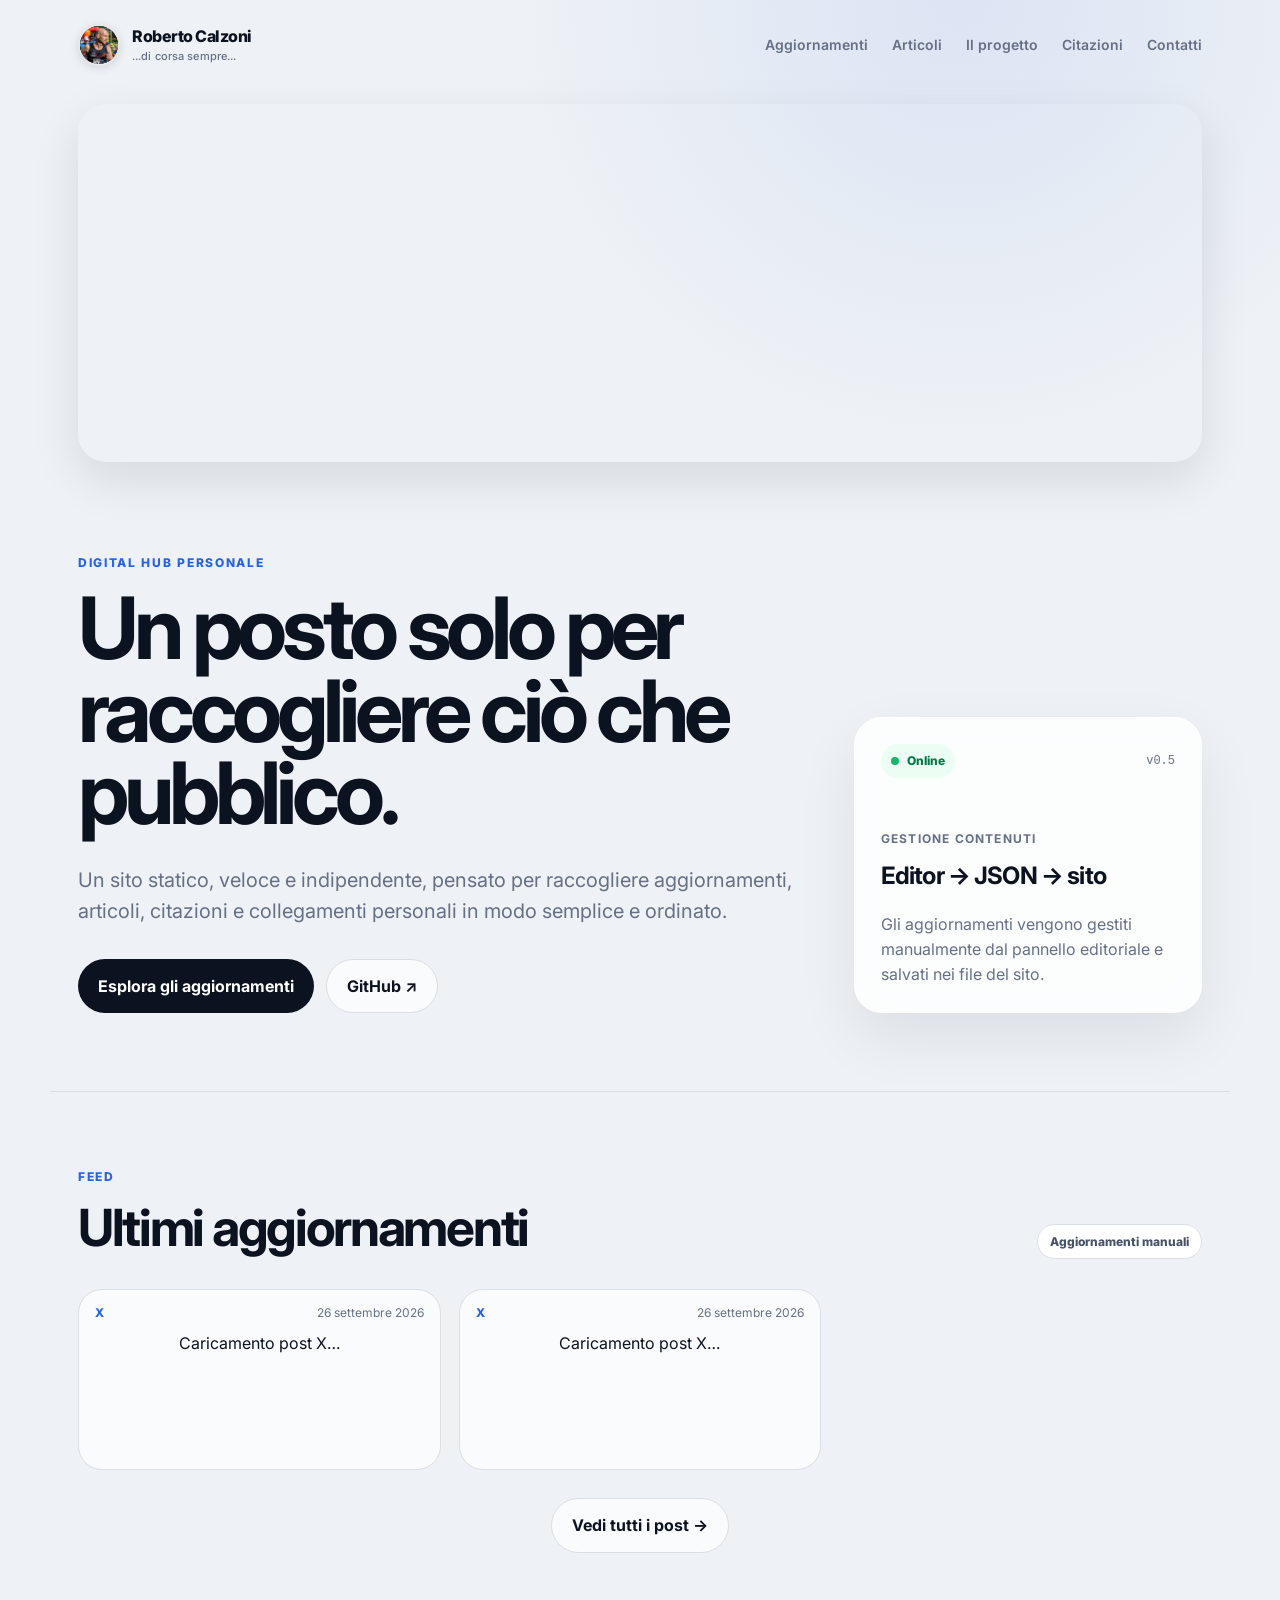
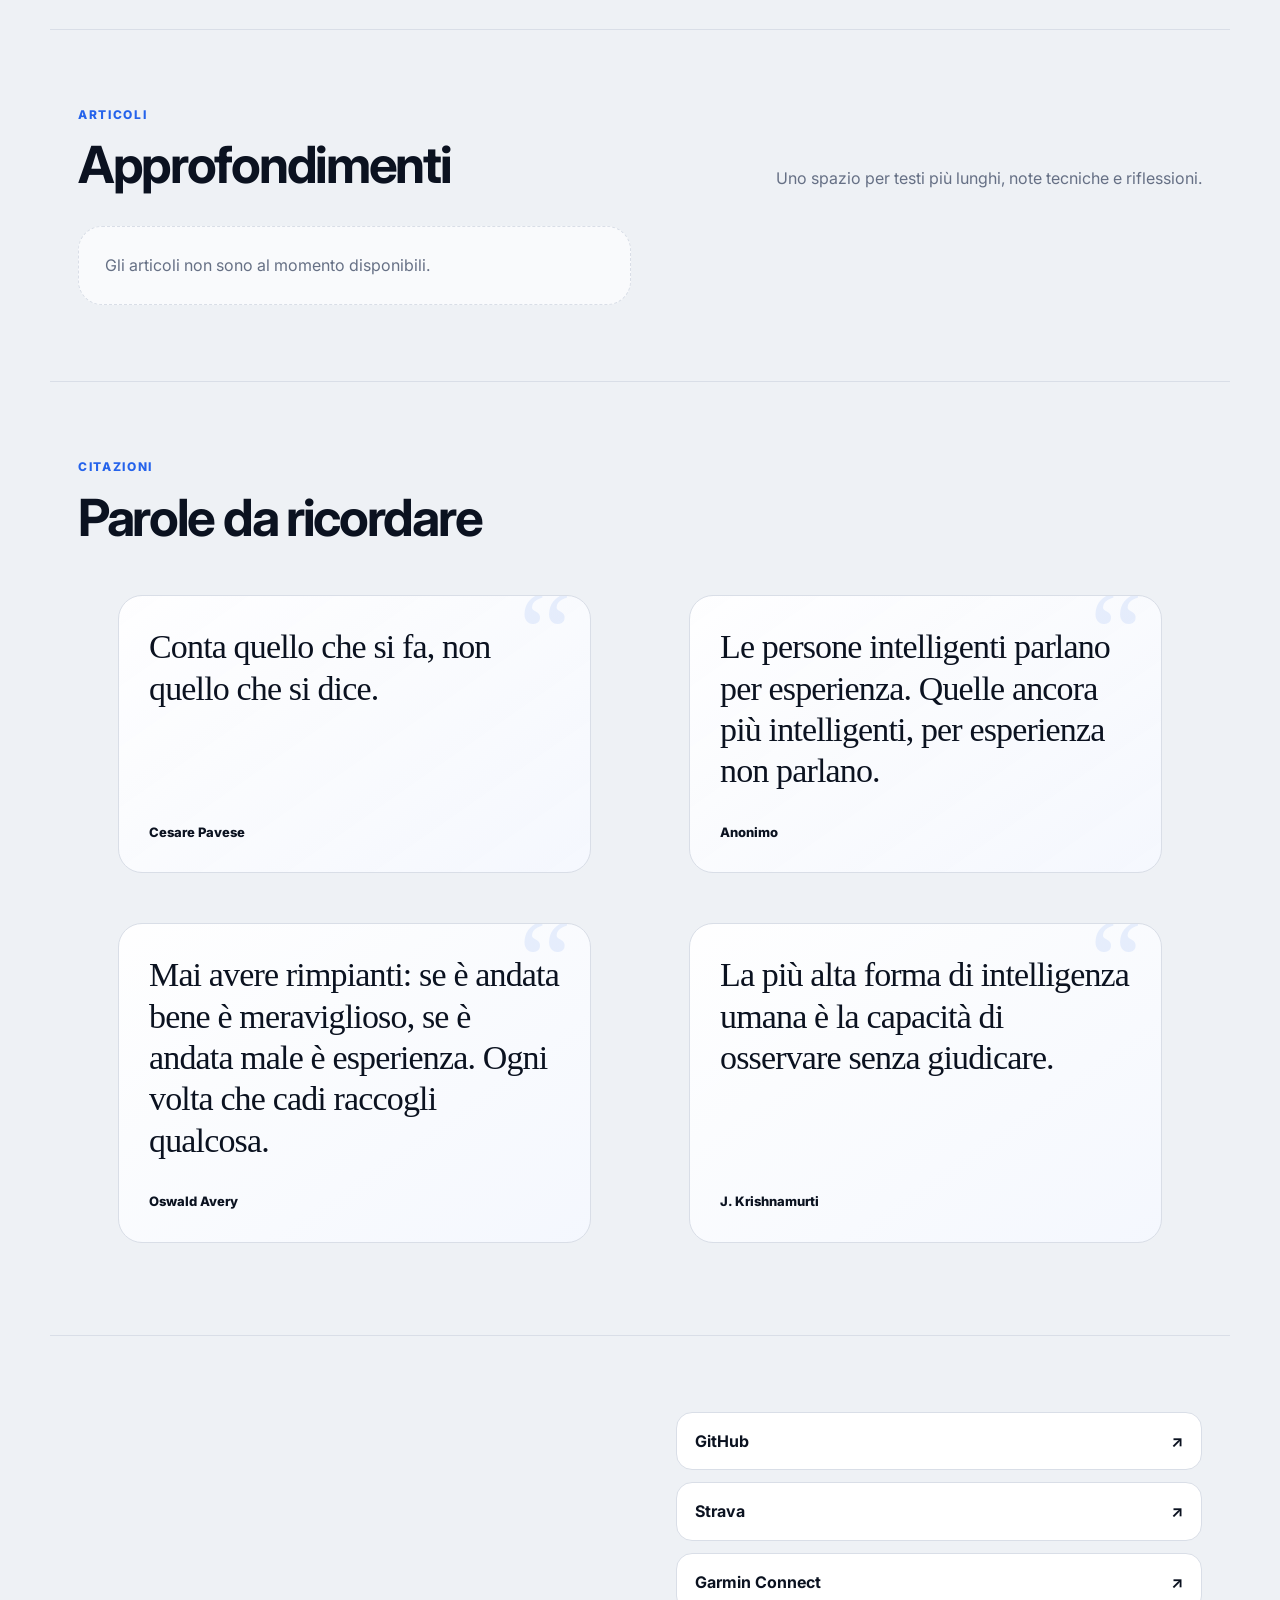
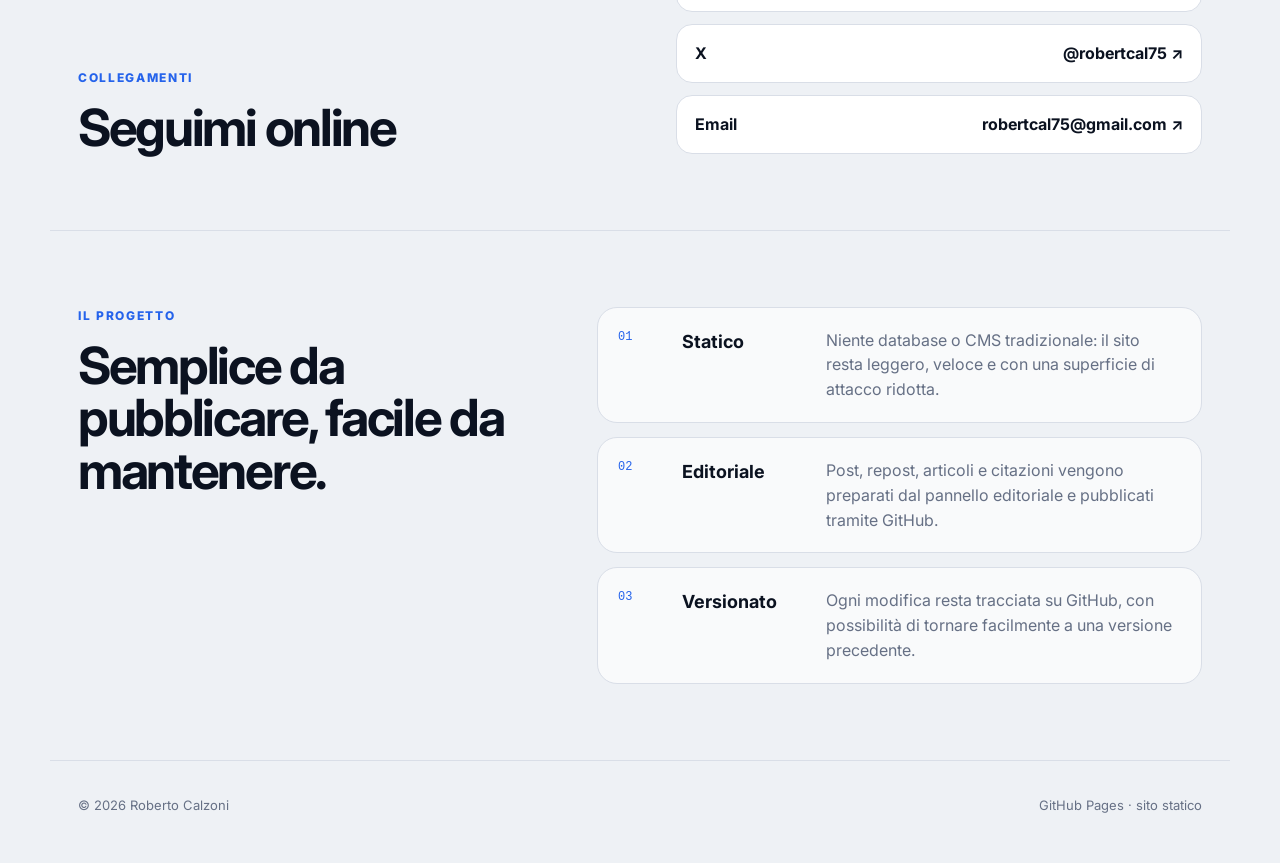
==== index.html @ f66c35a9 "Add cycling header image" ====
<!doctype html>
<html lang="it">
<head>
  <meta charset="utf-8">
  <meta name="viewport" content="width=device-width,initial-scale=1">
  <meta name="description" content="Roberto Calzoni — aggiornamenti, progetti e collegamenti.">
  <meta name="theme-color" content="#0b1220">
  <title>Roberto Calzoni</title>
  <link rel="preconnect" href="https://fonts.googleapis.com">
  <link rel="preconnect" href="https://fonts.gstatic.com" crossorigin>
  <link href="https://fonts.googleapis.com/css2?family=Inter:wght@400;500;600;700;800&display=swap" rel="stylesheet">
  <link rel="stylesheet" href="styles.css">
</head>
<body>
  <header class="site-header">
    <a class="brand" href="#top" aria-label="Roberto Calzoni, homepage">
      <span class="brand-mark"><img src="assets/avatar-roberto.jpg" alt="Roberto Calzoni"></span>
      <span class="brand-copy"><span class="brand-name">Roberto Calzoni</span><span class="brand-tagline">...di corsa sempre...</span></span>
    </a>
    <nav aria-label="Navigazione principale">
      <a href="#aggiornamenti">Aggiornamenti</a>
      <a href="#articoli">Articoli</a>
      <a href="#progetto">Il progetto</a>
      <a href="#citazioni">Citazioni</a>
      <a href="#contatti">Contatti</a>
    </nav>
  </header>

  <main id="top">
    <section class="header-image" aria-label="Immagine di apertura"><img src="assets/header-cycling.jpg" alt="Ciclisti su una strada di montagna"></section>

    <section class="hero">
      <div class="hero-copy">
        <p class="eyebrow">Digital hub personale</p>
        <h1>Un posto solo per raccogliere ciò che pubblico.</h1>
        <p class="intro">Un sito statico, veloce e indipendente, pensato per raccogliere aggiornamenti, articoli, citazioni e collegamenti personali in modo semplice e ordinato.</p>
        <div class="hero-actions">
          <a class="primary" href="#aggiornamenti">Esplora gli aggiornamenti</a>
          <a class="secondary" href="https://github.com/robertocalzoniX" target="_blank" rel="noreferrer">GitHub ↗</a>
        </div>
      </div>
      <aside class="hero-panel">
        <div class="panel-top">
          <span class="live-pill"><span></span> Online</span>
          <span class="mono">v0.5</span>
        </div>
        <div>
          <p class="panel-label">Gestione contenuti</p>
          <strong>Editor → JSON → sito</strong>
        </div>
        <p>Gli aggiornamenti vengono gestiti manualmente dal pannello editoriale e salvati nei file del sito.</p>
      </aside>
    </section>

    <section id="aggiornamenti" class="section">
      <div class="section-heading">
        <div>
          <p class="eyebrow">Feed</p>
          <h2>Ultimi aggiornamenti</h2>
        </div>
        <div class="feed-tools">
          <span id="feedStatus" class="feed-status">Contenuti demo</span>
        </div>
      </div>
      <div id="posts" class="post-grid" aria-live="polite"></div>
      <div class="section-more">
        <a class="secondary" href="posts.html">Vedi tutti i post →</a>
      </div>
    </section>

    <section id="articoli" class="section articles-section">
      <div class="section-heading">
        <div>
          <p class="eyebrow">Articoli</p>
          <h2>Approfondimenti</h2>
        </div>
        <p class="section-note">Uno spazio per testi più lunghi, note tecniche e riflessioni.</p>
      </div>
      <div id="articles" class="articles-grid" aria-live="polite"></div>
    </section>

    <section id="citazioni" class="section quotes-section">
      <div class="section-heading">
        <div>
          <p class="eyebrow">Citazioni</p>
          <h2>Parole da ricordare</h2>
        </div>
        
      </div>
      <div id="quotes" class="quotes-grid" aria-live="polite"></div>
    </section>

    <section id="contatti" class="section contact">
      <div>
        <p class="eyebrow">Collegamenti</p>
        <h2>Seguimi online</h2>
      </div>
      <div class="contact-links">
        <a href="https://github.com/robertocalzoniX" target="_blank" rel="noreferrer">GitHub <span>↗</span></a>
        <a href="https://www.strava.com/athletes/robertcal75" target="_blank" rel="noreferrer">Strava <span>↗</span></a>
        <a href="https://connect.garmin.com/app/profile/robertcal75" target="_blank" rel="noreferrer">Garmin Connect <span>↗</span></a>
        <a href="https://x.com/robertcal75" target="_blank" rel="noreferrer">X <span>@robertcal75 ↗</span></a>
        <a href="mailto:robertcal75@gmail.com">Email <span>robertcal75@gmail.com ↗</span></a>
      </div>
    </section>

    <section id="progetto" class="section project-grid">
      <div>
        <p class="eyebrow">Il progetto</p>
        <h2>Semplice da pubblicare, facile da mantenere.</h2>
      </div>
      <div class="features">
        <article>
          <span>01</span>
          <h3>Statico</h3>
          <p>Niente database o CMS tradizionale: il sito resta leggero, veloce e con una superficie di attacco ridotta.</p>
        </article>
        <article>
          <span>02</span>
          <h3>Editoriale</h3>
          <p>Post, repost, articoli e citazioni vengono preparati dal pannello editoriale e pubblicati tramite GitHub.</p>
        </article>
        <article>
          <span>03</span>
          <h3>Versionato</h3>
          <p>Ogni modifica resta tracciata su GitHub, con possibilità di tornare facilmente a una versione precedente.</p>
        </article>
      </div>
    </section>

  </main>

  <footer>
    <span>© <span id="year"></span> Roberto Calzoni</span>
    <span>GitHub Pages · sito statico</span>
  </footer>

  <script src="app.js"></script>
</body>
</html>
---- styles.css ----
:root{
  --bg:#eef1f5;--surface:#ffffff;--ink:#0b1220;--muted:#667085;--line:#d9dee7;
  --accent:#2563eb;--accent-soft:#eaf1ff;--max:1180px;--radius:24px
}
*{box-sizing:border-box}
html{scroll-behavior:smooth}
body{margin:0;background:
  radial-gradient(circle at 75% 0%,rgba(37,99,235,.09),transparent 28rem),
  var(--bg);color:var(--ink);font-family:Inter,system-ui,sans-serif;line-height:1.55}
a{color:inherit;text-decoration:none}
.site-header{max-width:var(--max);margin:auto;padding:24px 28px;display:flex;justify-content:space-between;align-items:center}
.brand{display:flex;align-items:center;gap:12px;font-weight:800;letter-spacing:-.03em}
.brand-mark{width:42px;height:42px;border-radius:50%;display:block;overflow:hidden;background:var(--ink);border:2px solid rgba(255,255,255,.9);box-shadow:0 2px 10px rgba(11,18,32,.12)}
.brand-mark img{width:100%;height:100%;display:block;object-fit:cover;object-position:50% 34%}
.site-header nav{display:flex;gap:24px;font-size:14px;font-weight:600;color:var(--muted)}
.site-header nav a:hover{color:var(--ink)}
main,footer{max-width:var(--max);margin:auto}
.hero{padding:92px 28px 78px;display:grid;grid-template-columns:minmax(0,1.55fr) minmax(300px,.75fr);gap:56px;align-items:end}
.eyebrow{text-transform:uppercase;letter-spacing:.14em;font-size:12px;font-weight:800;color:var(--accent);margin:0 0 14px}
h1{font-size:clamp(48px,7vw,86px);line-height:.96;letter-spacing:-.06em;margin:0;max-width:900px}
h2{font-size:clamp(34px,4vw,54px);line-height:1.02;letter-spacing:-.045em;margin:0}
.intro{font-size:20px;color:var(--muted);max-width:720px;margin:30px 0 32px}
.hero-actions{display:flex;gap:12px;flex-wrap:wrap}
.primary,.secondary{display:inline-flex;align-items:center;justify-content:center;padding:14px 20px;border-radius:999px;font-weight:700}
.primary{background:var(--ink);color:#fff}.secondary{background:rgba(255,255,255,.7);border:1px solid var(--line)}
.hero-panel{background:rgba(255,255,255,.82);backdrop-filter:blur(14px);border:1px solid rgba(255,255,255,.85);box-shadow:0 24px 60px rgba(11,18,32,.08);border-radius:28px;padding:26px}
.panel-top{display:flex;justify-content:space-between;align-items:center;margin-bottom:52px}
.live-pill{display:inline-flex;align-items:center;gap:8px;font-size:12px;font-weight:800;background:#ecfdf3;color:#027a48;padding:8px 10px;border-radius:999px}
.live-pill span{width:8px;height:8px;border-radius:50%;background:#12b76a}.mono{font-family:ui-monospace,SFMono-Regular,Menlo,monospace;color:var(--muted);font-size:12px}
.panel-label{margin:0 0 8px;color:var(--muted);font-size:12px;text-transform:uppercase;letter-spacing:.1em;font-weight:700}
.hero-panel strong{font-size:24px;letter-spacing:-.035em}.hero-panel>p:last-child{color:var(--muted);margin:18px 0 0}
.section{padding:76px 28px;border-top:1px solid var(--line)}
.section-heading{display:flex;justify-content:space-between;gap:28px;align-items:end;margin-bottom:36px}
.feed-status{font-size:12px;font-weight:800;color:#475467;background:#fff;border:1px solid var(--line);padding:9px 12px;border-radius:999px}
.post-grid{display:grid;grid-template-columns:repeat(3,1fr);gap:18px}
.post-card{position:relative;overflow:hidden;background:rgba(255,255,255,.9);border:1px solid var(--line);border-radius:var(--radius);padding:24px;min-height:292px;display:flex;flex-direction:column;transition:.2s transform,.2s box-shadow,.2s border-color}
.post-card:hover{transform:translateY(-4px);box-shadow:0 18px 40px rgba(11,18,32,.08);border-color:#c8d1df}
.post-accent{position:absolute;inset:0 0 auto 0;height:4px;background:linear-gradient(90deg,var(--accent),#7c3aed)}
.post-meta{display:flex;justify-content:space-between;gap:10px;font-size:12px;color:var(--muted);margin:10px 0 38px}
.post-category{font-weight:800;color:var(--accent)}
.post-card h3{font-size:24px;line-height:1.13;letter-spacing:-.035em;margin:0 0 14px}
.post-card p{color:var(--muted);margin:0 0 28px}
.post-link{margin-top:auto;font-weight:750;font-size:14px}
.project-grid{display:grid;grid-template-columns:.85fr 1.15fr;gap:72px}
.features{display:grid;gap:14px}.features article{display:grid;grid-template-columns:50px 130px 1fr;gap:14px;align-items:start;background:rgba(255,255,255,.64);border:1px solid var(--line);border-radius:20px;padding:20px}
.features article>span{font-family:ui-monospace,monospace;color:var(--accent);font-size:12px}.features h3{margin:0;font-size:18px}.features p{margin:0;color:var(--muted)}
.contact{display:grid;grid-template-columns:1fr 1fr;gap:72px;align-items:end}
.contact-links{display:grid;gap:12px}.contact-links a{display:flex;justify-content:space-between;background:#fff;border:1px solid var(--line);padding:16px 18px;border-radius:16px;font-weight:700}
.contact-links .disabled{color:#98a2b3;pointer-events:none}
footer{padding:34px 28px 48px;border-top:1px solid var(--line);display:flex;justify-content:space-between;color:var(--muted);font-size:13px}
@media(max-width:860px){
  .site-header nav{display:none}.hero{grid-template-columns:1fr;padding-top:56px}
  .post-grid{grid-template-columns:1fr}.project-grid,.contact{grid-template-columns:1fr}
  .section-heading{display:block}.feed-tools{margin-top:18px}.features article{grid-template-columns:42px 1fr}.features article p{grid-column:2}
}
@media(max-width:560px){.site-header,.hero,.section,footer{padding-left:20px;padding-right:20px}h1{font-size:46px}.intro{font-size:18px}.hero-panel{padding:22px}}

.section-note{max-width:460px;color:var(--muted);margin:0}
.quotes-grid{display:grid;grid-template-columns:repeat(2,1fr);gap:18px}
.quote-card{background:linear-gradient(145deg,rgba(255,255,255,.96),rgba(245,248,255,.92));border:1px solid var(--line);border-radius:var(--radius);padding:30px;min-height:230px;display:flex;flex-direction:column;justify-content:space-between;position:relative;overflow:hidden}
.quote-card::before{content:"“";position:absolute;top:-22px;right:18px;font-size:120px;line-height:1;color:rgba(37,99,235,.09);font-family:Georgia,serif}
.quote-text{font-family:Georgia,serif;font-size:clamp(24px,3vw,34px);line-height:1.22;letter-spacing:-.025em;margin:0 0 30px;position:relative}
.quote-footer{display:flex;justify-content:space-between;gap:18px;align-items:end;color:var(--muted);font-size:13px}
.quote-author{font-weight:800;color:var(--ink)}
.quote-note{max-width:55%;text-align:right}
.quote-empty{color:var(--muted);background:rgba(255,255,255,.65);border:1px dashed var(--line);border-radius:var(--radius);padding:26px}
@media(max-width:860px){.quotes-grid{grid-template-columns:1fr}.section-note{margin-top:18px}}

.editor-main{max-width:var(--max);margin:auto;padding:0 28px 72px}
.editor-intro{padding:70px 0 50px}
.editor-intro h1{font-size:clamp(44px,6vw,72px)}
.editor-layout{display:grid;grid-template-columns:minmax(0,1fr) minmax(320px,.9fr);gap:24px;align-items:start}
.editor-card,.editor-preview,.editor-help{background:rgba(255,255,255,.88);border:1px solid var(--line);border-radius:var(--radius);padding:28px}
.field{display:grid;gap:8px;margin-bottom:18px}
.field label{font-size:13px;font-weight:800}
.field input,.field select,.field textarea{width:100%;border:1px solid var(--line);border-radius:14px;background:#fff;color:var(--ink);font:inherit;padding:13px 14px;outline:none}
.field input:focus,.field select:focus,.field textarea:focus{border-color:#9bb7f6;box-shadow:0 0 0 4px rgba(37,99,235,.08)}
.field textarea{resize:vertical}
.editor-actions{display:flex;gap:10px;flex-wrap:wrap;margin-top:8px}
.button-reset{border:0;font:inherit;cursor:pointer}
.editor-status{min-height:24px;color:var(--muted);font-size:13px;margin:12px 0 0}
.editor-preview{position:sticky;top:18px}
.editor-preview .post-card,.editor-preview .quote-card{margin-bottom:20px}
.editor-post-preview{min-height:260px}
.json-box{background:#0b1220;color:#d9e2f1;border-radius:18px;overflow:hidden}
.json-title{padding:12px 15px;border-bottom:1px solid rgba(255,255,255,.1);font-size:12px;font-weight:800;color:#9fb3cf}
.json-box pre{margin:0;padding:18px;overflow:auto;font:12px/1.55 ui-monospace,SFMono-Regular,Menlo,monospace;white-space:pre-wrap}
.editor-help{margin-top:24px}
.editor-help h2{font-size:28px;margin-bottom:18px}
.editor-help ol{margin:0;padding-left:22px;color:var(--muted)}
.editor-help li+li{margin-top:8px}
footer a{text-decoration:underline;text-underline-offset:3px}
@media(max-width:860px){.editor-main{padding-left:20px;padding-right:20px}.editor-layout{grid-template-columns:1fr}.editor-preview{position:static}.editor-intro{padding-top:46px}}

.articles-grid{display:grid;grid-template-columns:repeat(2,1fr);gap:18px}
.article-card{background:rgba(255,255,255,.92);border:1px solid var(--line);border-radius:var(--radius);padding:28px;min-height:260px}
.article-meta{display:flex;justify-content:space-between;gap:14px;align-items:center;color:var(--muted);font-size:12px;margin-bottom:24px}
.article-category{font-weight:800;color:var(--accent);text-transform:uppercase;letter-spacing:.08em}
.article-card h3{font-size:30px;line-height:1.08;letter-spacing:-.04em;margin:0 0 14px}
.article-summary{font-size:17px;color:var(--muted);margin:0 0 20px}
.article-card details{border-top:1px solid var(--line);padding-top:16px;margin-top:18px}
.article-card summary{cursor:pointer;font-weight:800}
.article-body{margin-top:16px;color:#344054;line-height:1.75}
.article-empty{color:var(--muted);background:rgba(255,255,255,.65);border:1px dashed var(--line);border-radius:var(--radius);padding:26px}
@media(max-width:860px){.articles-grid{grid-template-columns:1fr}}

.field-help{display:block;color:var(--muted);font-size:12px;line-height:1.45}
.x-embed-preview{display:grid;gap:8px;background:#fff;border:1px solid var(--line);border-radius:18px;padding:22px;margin-bottom:20px}
.x-embed-preview span{color:var(--muted);font-size:13px}
.x-embed-preview a{font-weight:750;color:var(--accent)}
.x-embed-warning{color:#b54708;background:#fffaeb;border-color:#fedf89}
.x-embed-card{background:rgba(255,255,255,.72);border:1px solid var(--line);border-radius:var(--radius);padding:14px 16px 18px;min-height:150px;overflow:hidden}
.x-embed-meta{display:flex;justify-content:space-between;gap:14px;color:var(--muted);font-size:12px;margin-bottom:8px}
.x-tweet-mount{display:flex;justify-content:center;min-height:120px}
.x-tweet-mount>div,.x-tweet-mount iframe{max-width:420px!important;width:100%!important}
.x-embed-error{color:var(--muted);text-align:center}
.x-embed-error a{font-weight:750;color:var(--accent)}

.section-more{display:flex;justify-content:center;margin-top:28px}
.archive-hero{padding:72px 28px 40px}
.archive-hero h1{font-size:clamp(48px,7vw,82px)}
@media(max-width:560px){.archive-hero{padding-left:20px;padding-right:20px}}

.brand-copy{display:flex;flex-direction:column;line-height:1.1}
.brand-name{font-weight:800}
.brand-tagline{margin-top:4px;font-size:11px;font-weight:500;letter-spacing:.01em;color:var(--muted)}

.header-image{padding:14px 28px 0}
.header-image img{display:block;width:100%;height:clamp(220px,28vw,360px);object-fit:cover;object-position:center center;border-radius:28px;box-shadow:0 18px 48px rgba(11,18,32,.10)}
@media(max-width:560px){.header-image{padding-left:20px;padding-right:20px}.header-image img{height:220px;border-radius:20px}}
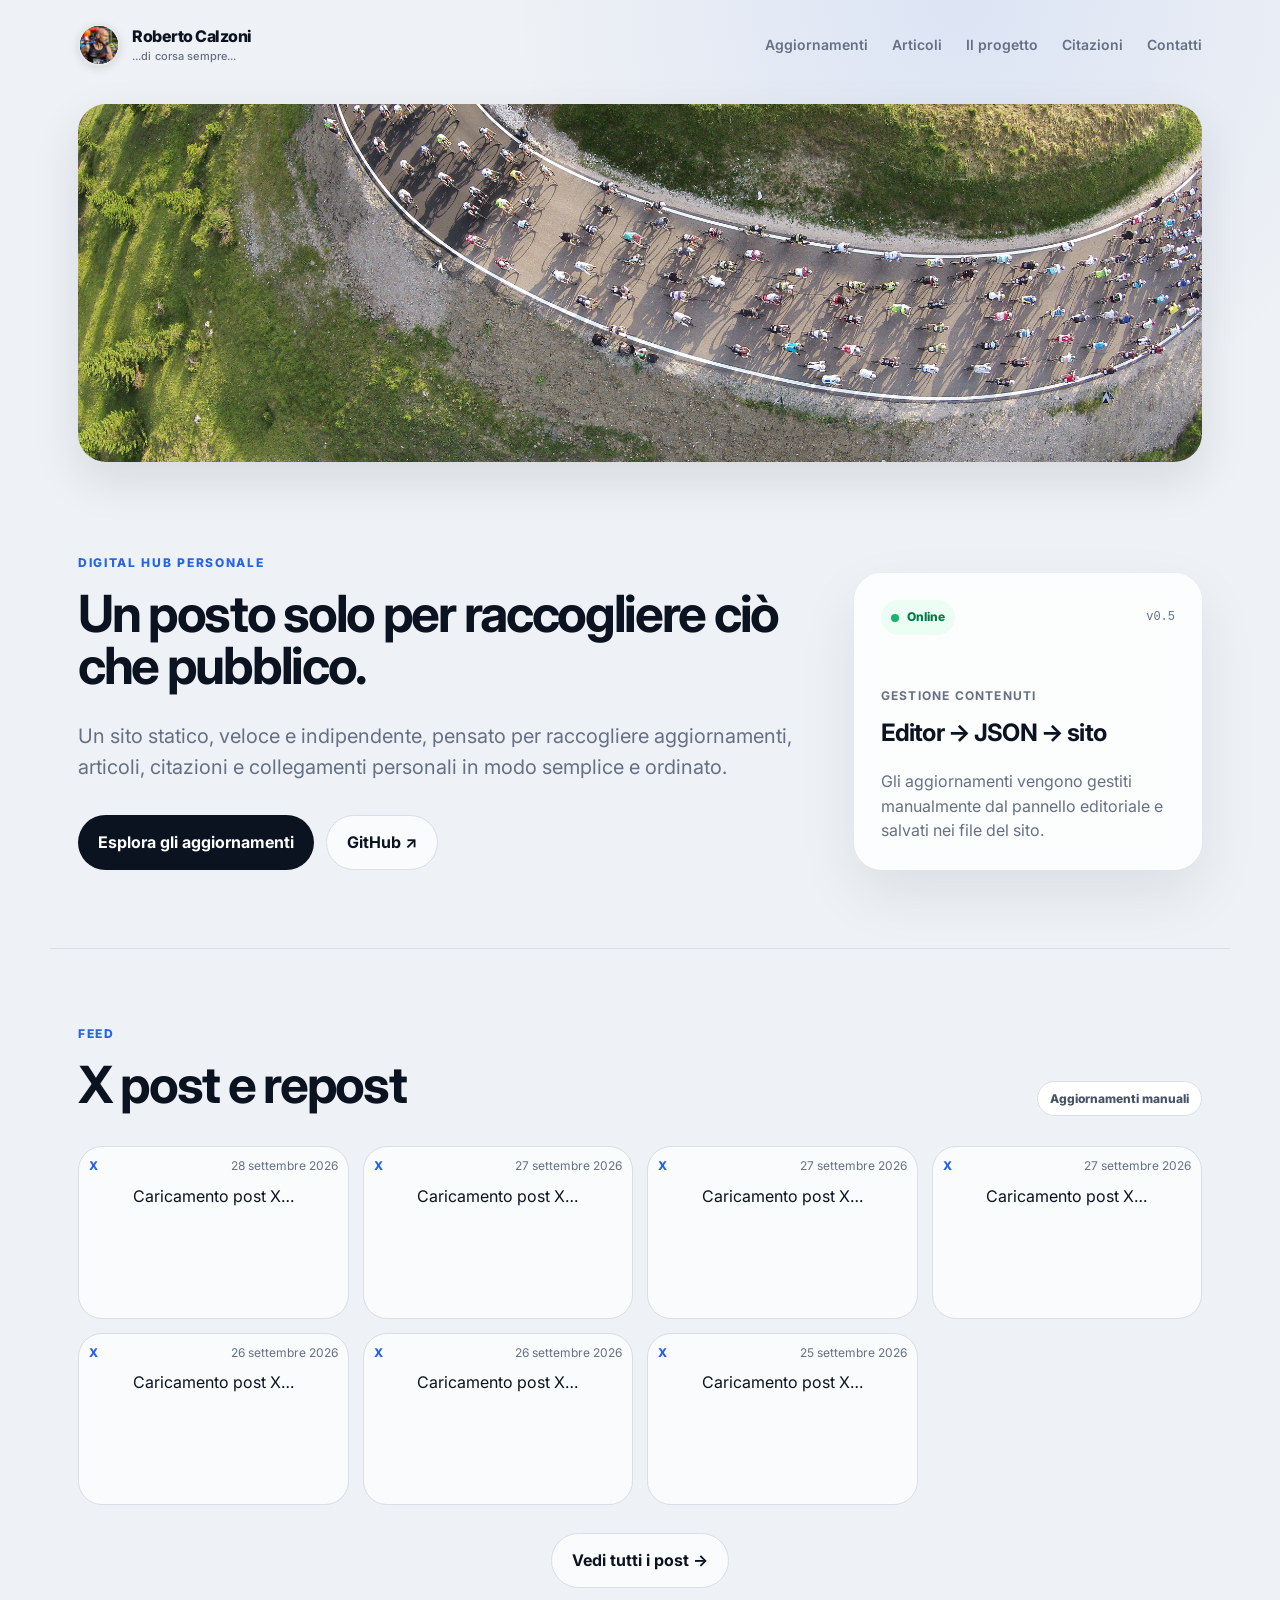
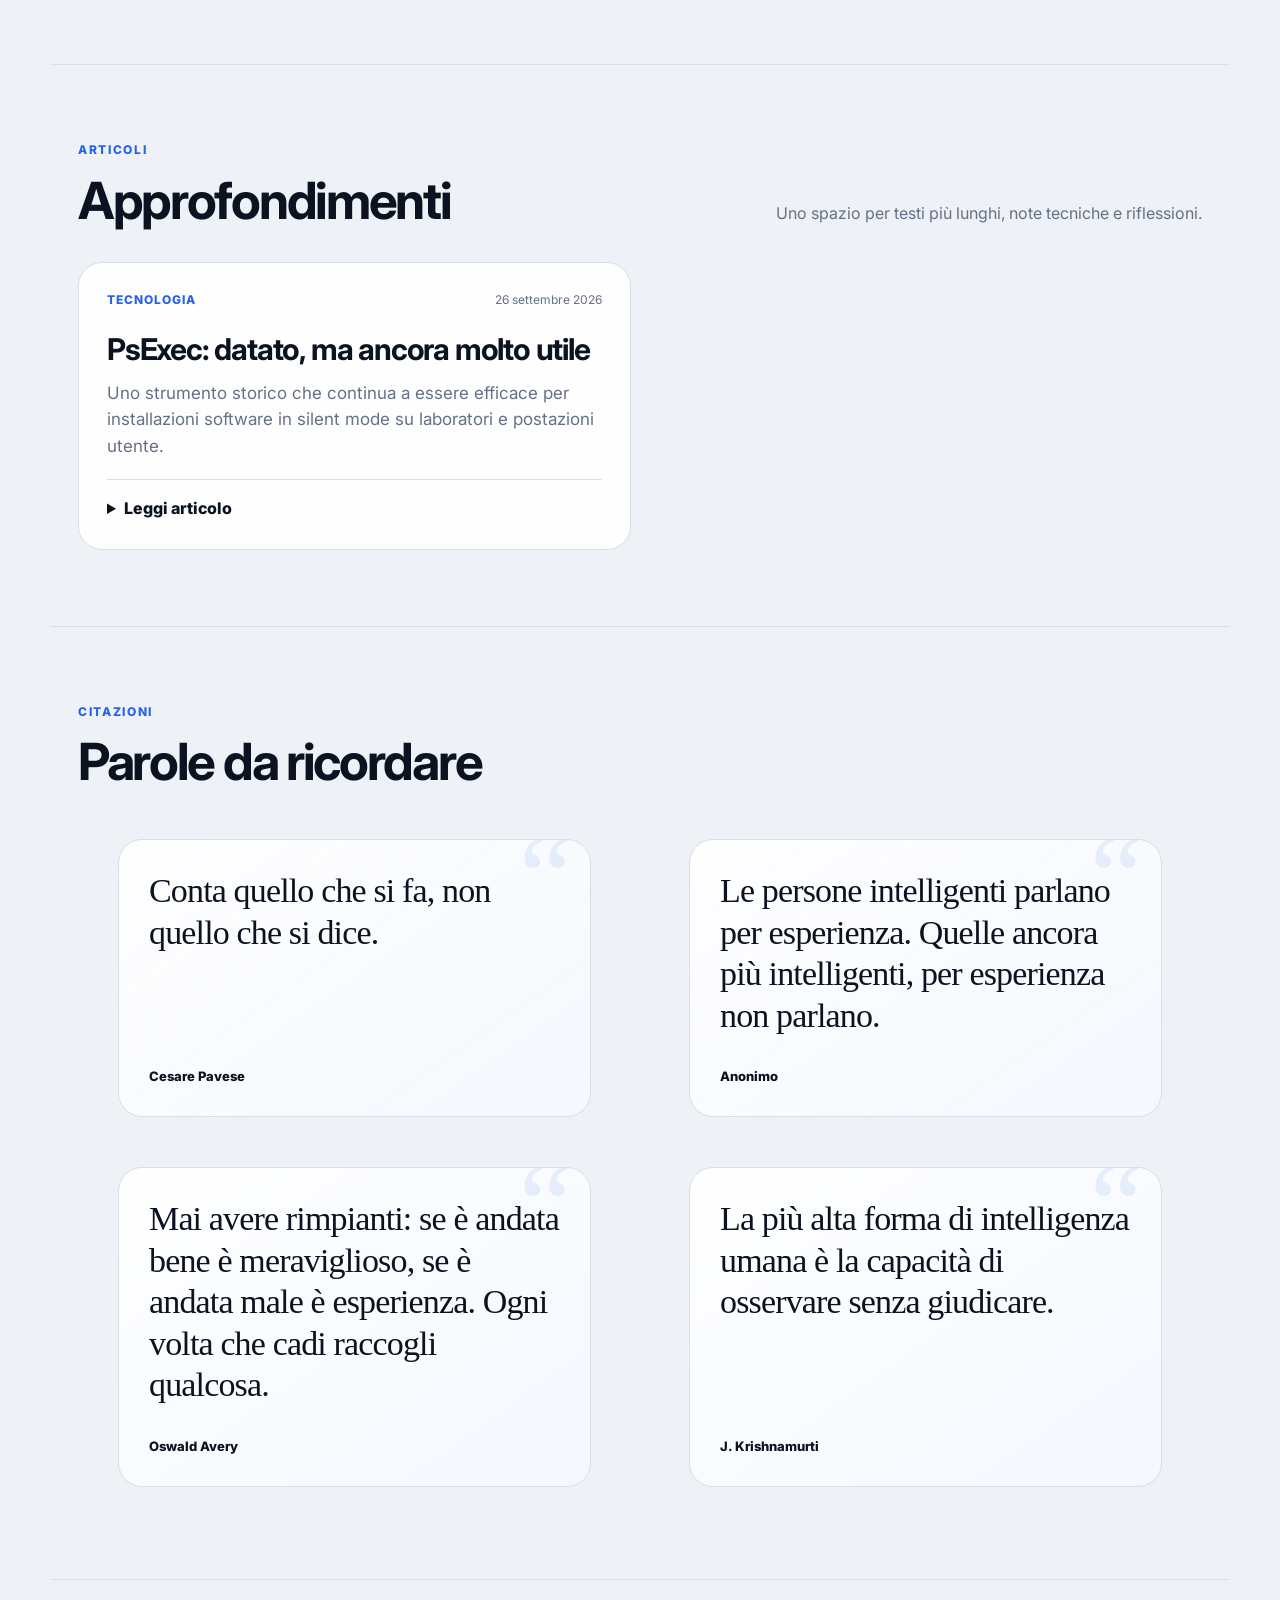
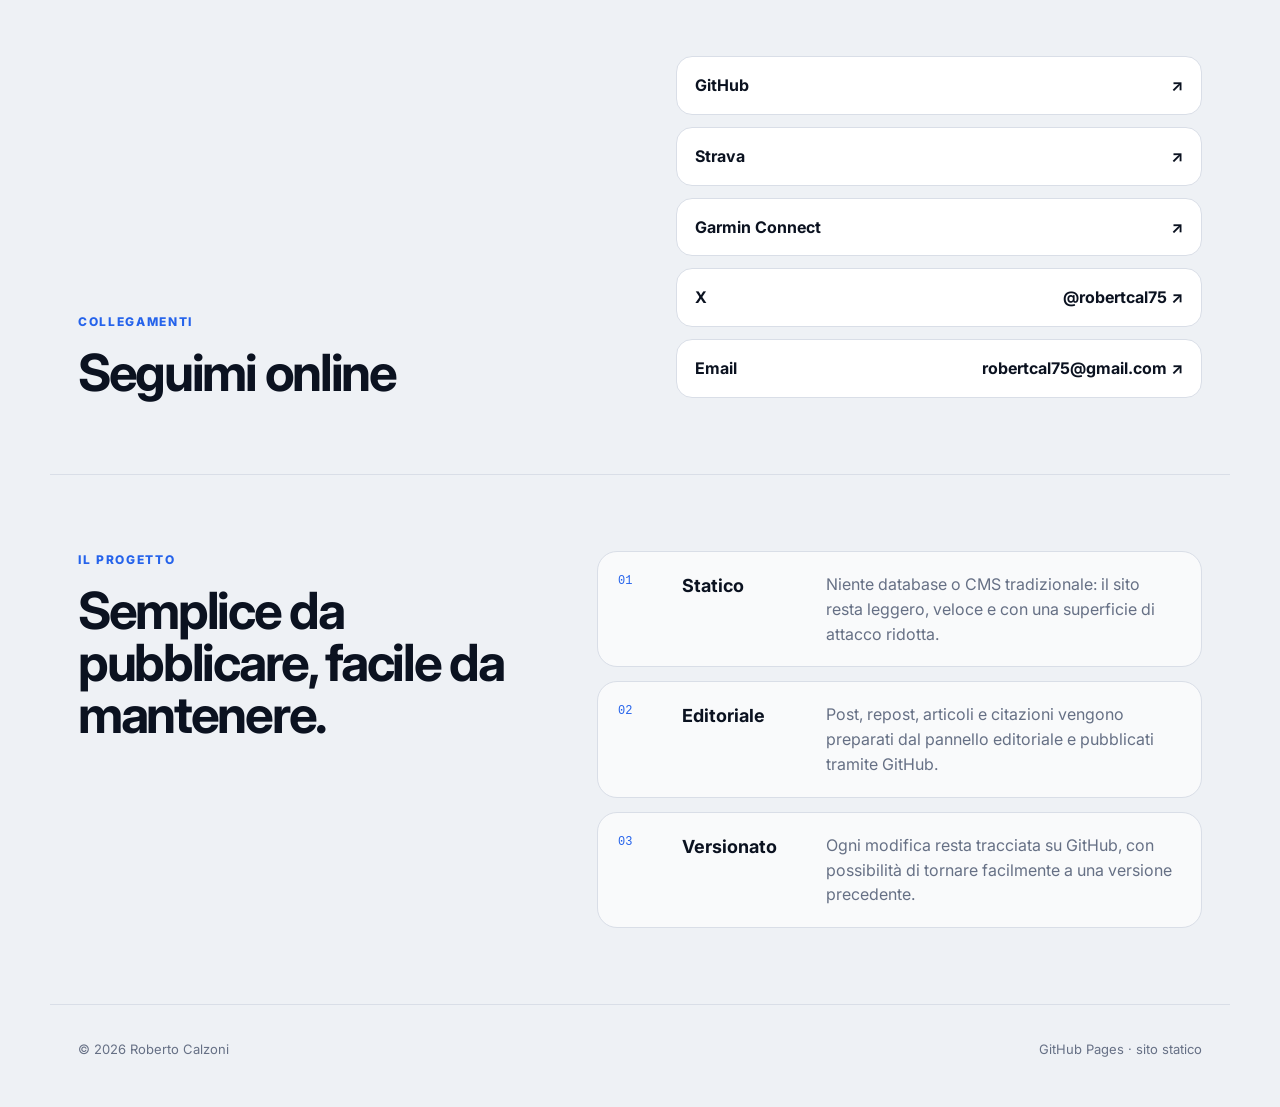
==== commit 2eed6b81: "Update index.html" ====
--- a/index.html
+++ b/index.html
@@ -56,7 +56,7 @@
       <div class="section-heading">
         <div>
           <p class="eyebrow">Feed</p>
-          <h2>Ultimi aggiornamenti</h2>
+          <h2>X post e repost</h2>
         </div>
         <div class="feed-tools">
           <span id="feedStatus" class="feed-status">Contenuti demo</span>
@@ -137,4 +137,4 @@
 
   <script src="app.js"></script>
 </body>
-</html>+</html>
--- a/styles.css
+++ b/styles.css
@@ -17,7 +17,7 @@
 main,footer{max-width:var(--max);margin:auto}
 .hero{padding:92px 28px 78px;display:grid;grid-template-columns:minmax(0,1.55fr) minmax(300px,.75fr);gap:56px;align-items:end}
 .eyebrow{text-transform:uppercase;letter-spacing:.14em;font-size:12px;font-weight:800;color:var(--accent);margin:0 0 14px}
-h1{font-size:clamp(48px,7vw,86px);line-height:.96;letter-spacing:-.06em;margin:0;max-width:900px}
+h1{font-size:clamp(42px,5.8vw,72px);line-height:.98;letter-spacing:-.055em;margin:0;max-width:900px}
 h2{font-size:clamp(34px,4vw,54px);line-height:1.02;letter-spacing:-.045em;margin:0}
 .intro{font-size:20px;color:var(--muted);max-width:720px;margin:30px 0 32px}
 .hero-actions{display:flex;gap:12px;flex-wrap:wrap}
@@ -32,7 +32,7 @@
 .section{padding:76px 28px;border-top:1px solid var(--line)}
 .section-heading{display:flex;justify-content:space-between;gap:28px;align-items:end;margin-bottom:36px}
 .feed-status{font-size:12px;font-weight:800;color:#475467;background:#fff;border:1px solid var(--line);padding:9px 12px;border-radius:999px}
-.post-grid{display:grid;grid-template-columns:repeat(3,1fr);gap:18px}
+.post-grid{display:grid;grid-template-columns:repeat(4,minmax(0,1fr));gap:14px}
 .post-card{position:relative;overflow:hidden;background:rgba(255,255,255,.9);border:1px solid var(--line);border-radius:var(--radius);padding:24px;min-height:292px;display:flex;flex-direction:column;transition:.2s transform,.2s box-shadow,.2s border-color}
 .post-card:hover{transform:translateY(-4px);box-shadow:0 18px 40px rgba(11,18,32,.08);border-color:#c8d1df}
 .post-accent{position:absolute;inset:0 0 auto 0;height:4px;background:linear-gradient(90deg,var(--accent),#7c3aed)}
@@ -109,10 +109,10 @@
 .x-embed-preview span{color:var(--muted);font-size:13px}
 .x-embed-preview a{font-weight:750;color:var(--accent)}
 .x-embed-warning{color:#b54708;background:#fffaeb;border-color:#fedf89}
-.x-embed-card{background:rgba(255,255,255,.72);border:1px solid var(--line);border-radius:var(--radius);padding:14px 16px 18px;min-height:150px;overflow:hidden}
+.x-embed-card{background:rgba(255,255,255,.72);border:1px solid var(--line);border-radius:var(--radius);padding:10px 10px 14px;min-height:140px;overflow:hidden}
 .x-embed-meta{display:flex;justify-content:space-between;gap:14px;color:var(--muted);font-size:12px;margin-bottom:8px}
 .x-tweet-mount{display:flex;justify-content:center;min-height:120px}
-.x-tweet-mount>div,.x-tweet-mount iframe{max-width:420px!important;width:100%!important}
+.x-tweet-mount>div,.x-tweet-mount iframe{max-width:280px!important;width:100%!important}
 .x-embed-error{color:var(--muted);text-align:center}
 .x-embed-error a{font-weight:750;color:var(--accent)}
 
@@ -128,3 +128,9 @@
 .header-image{padding:14px 28px 0}
 .header-image img{display:block;width:100%;height:clamp(220px,28vw,360px);object-fit:cover;object-position:center center;border-radius:28px;box-shadow:0 18px 48px rgba(11,18,32,.10)}
 @media(max-width:560px){.header-image{padding-left:20px;padding-right:20px}.header-image img{height:220px;border-radius:20px}}
+
+.hero h1{font-size:clamp(34px,4vw,54px);line-height:1.02;letter-spacing:-.045em}
+
+@media(min-width:861px) and (max-width:1050px){
+  .post-grid{grid-template-columns:repeat(2,minmax(0,1fr))}
+}
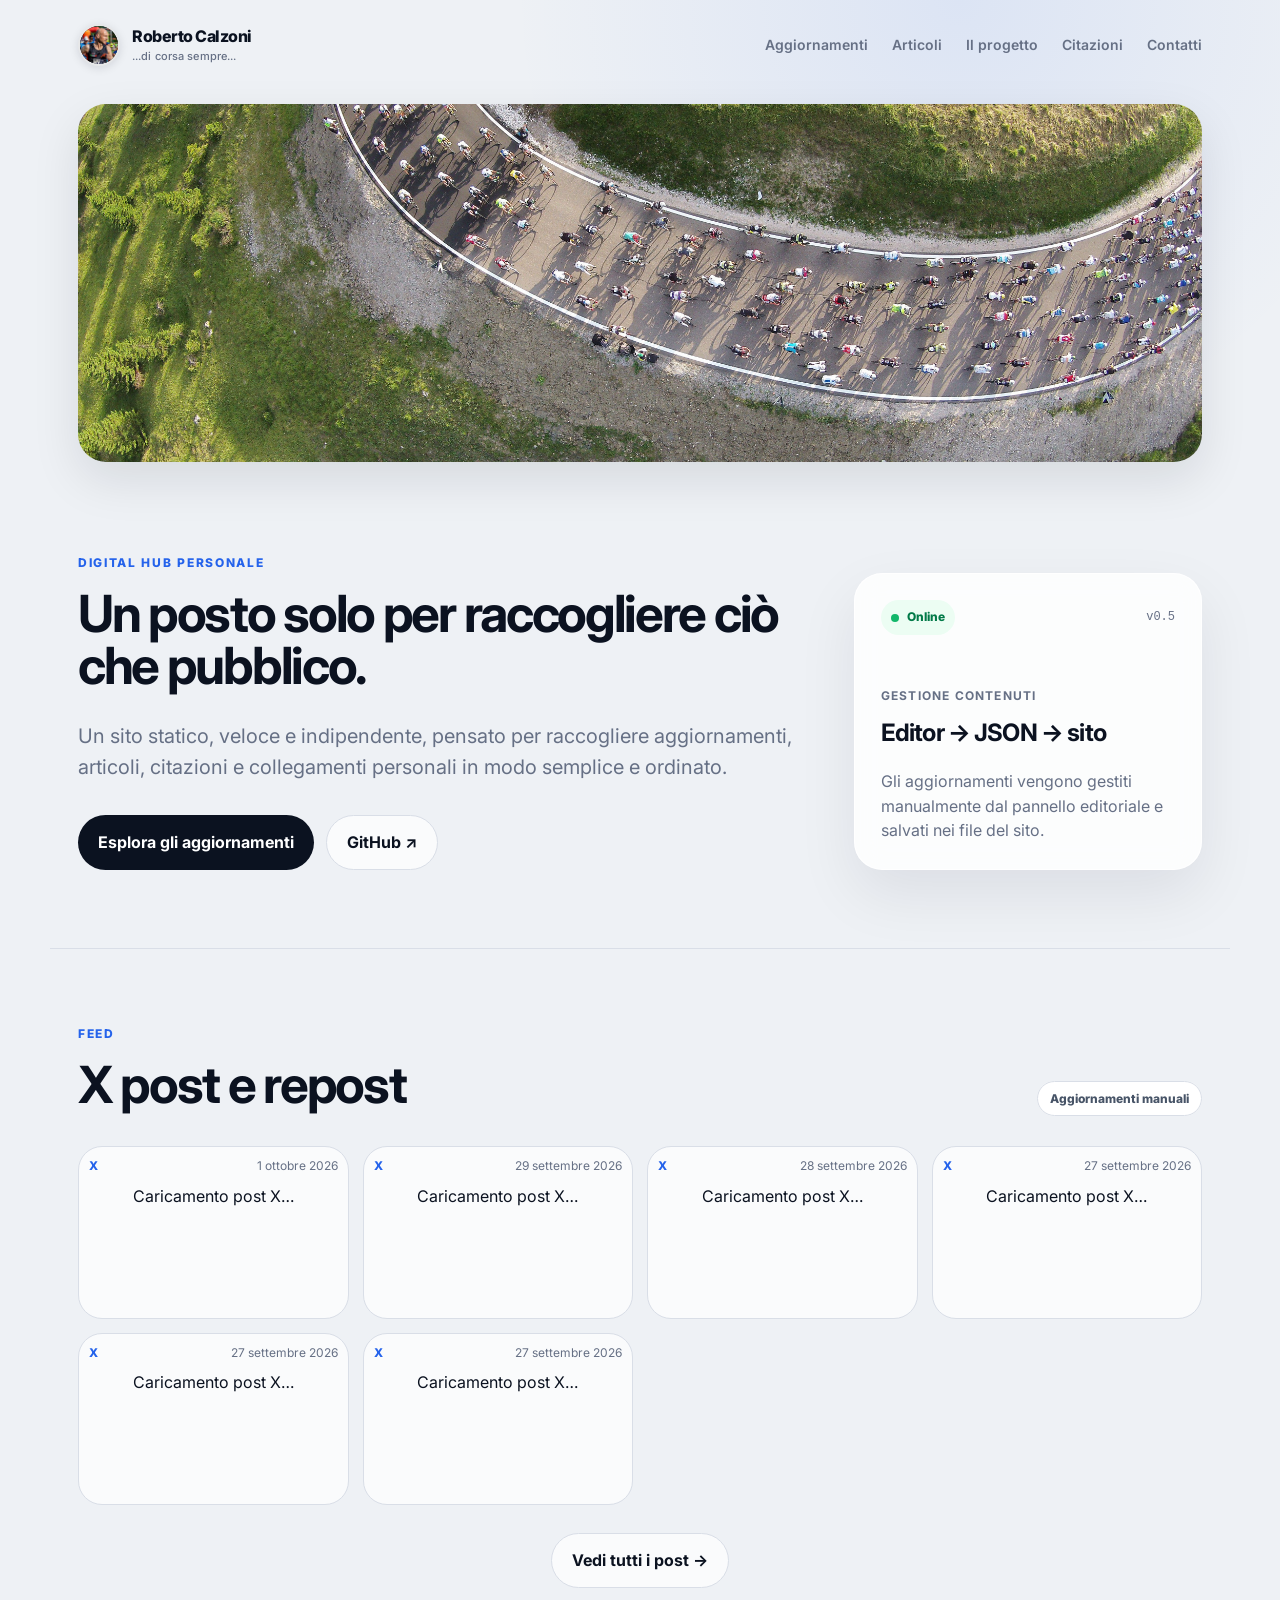
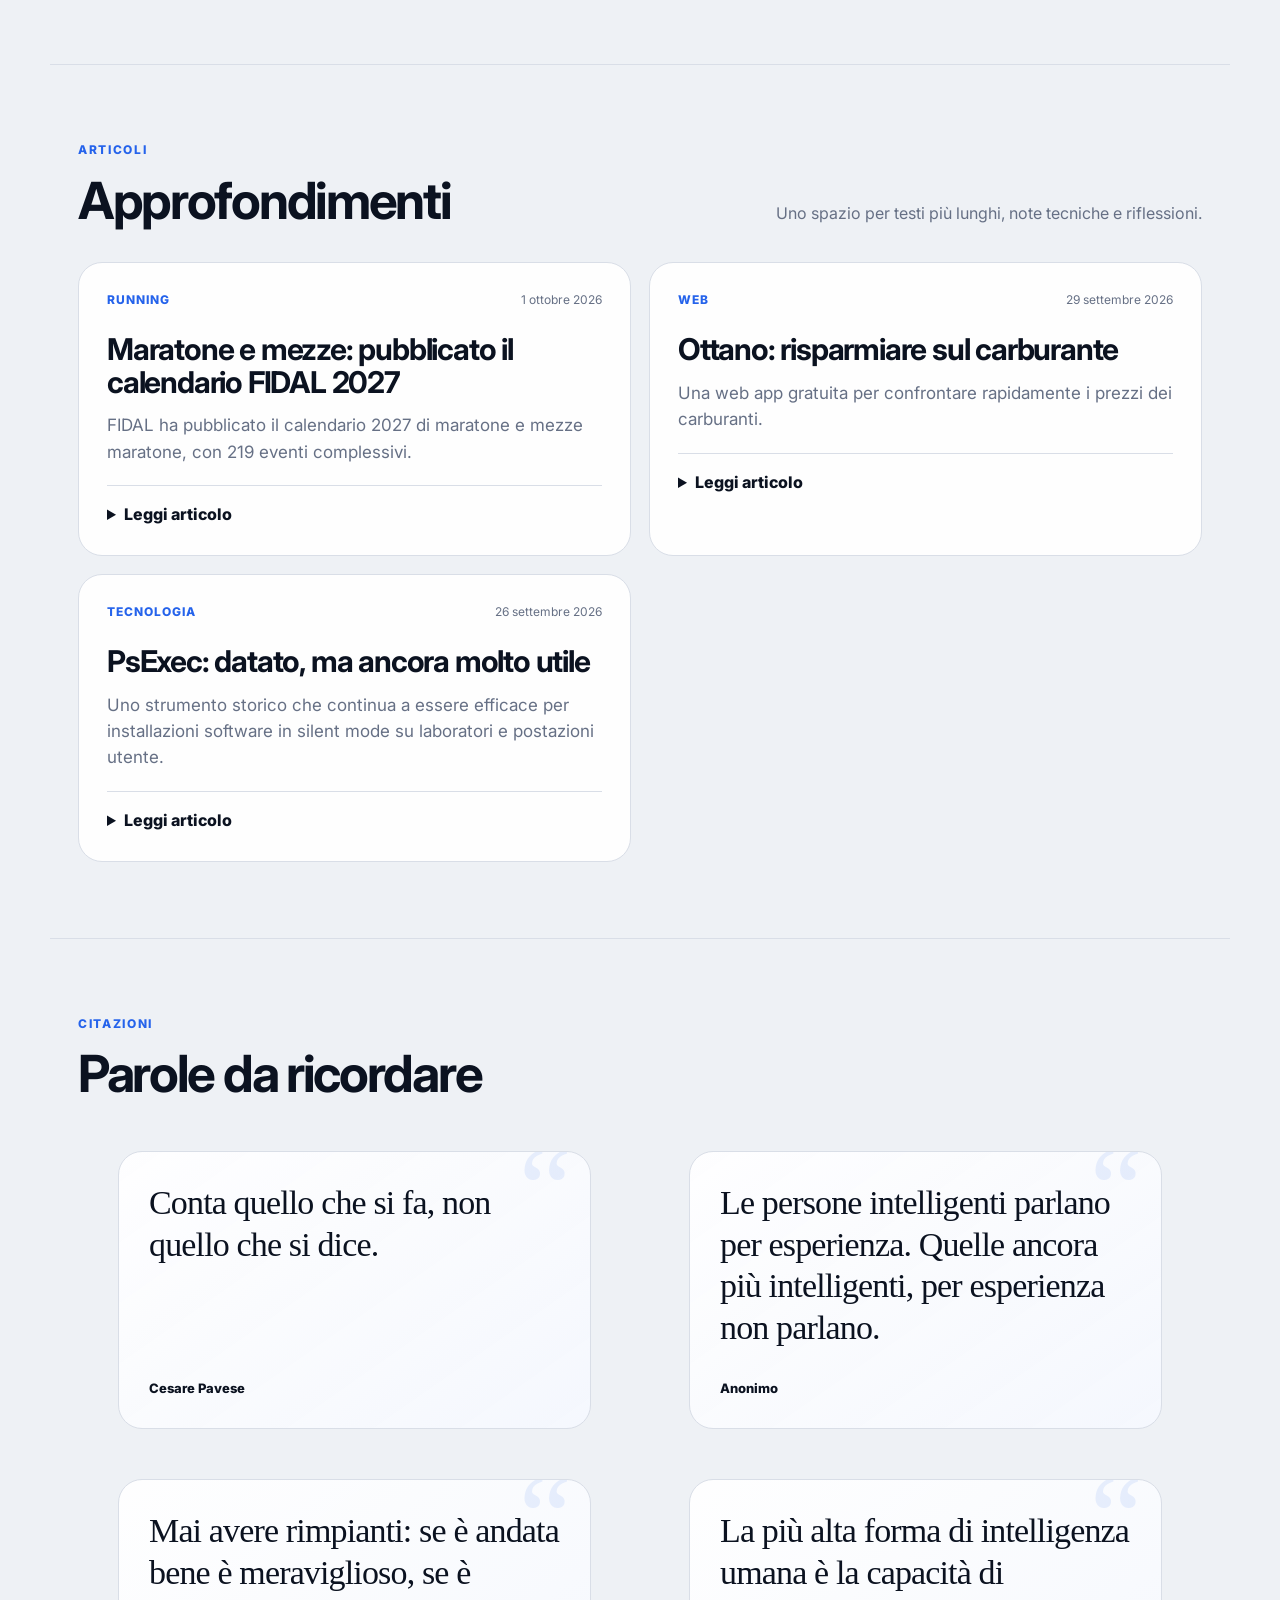
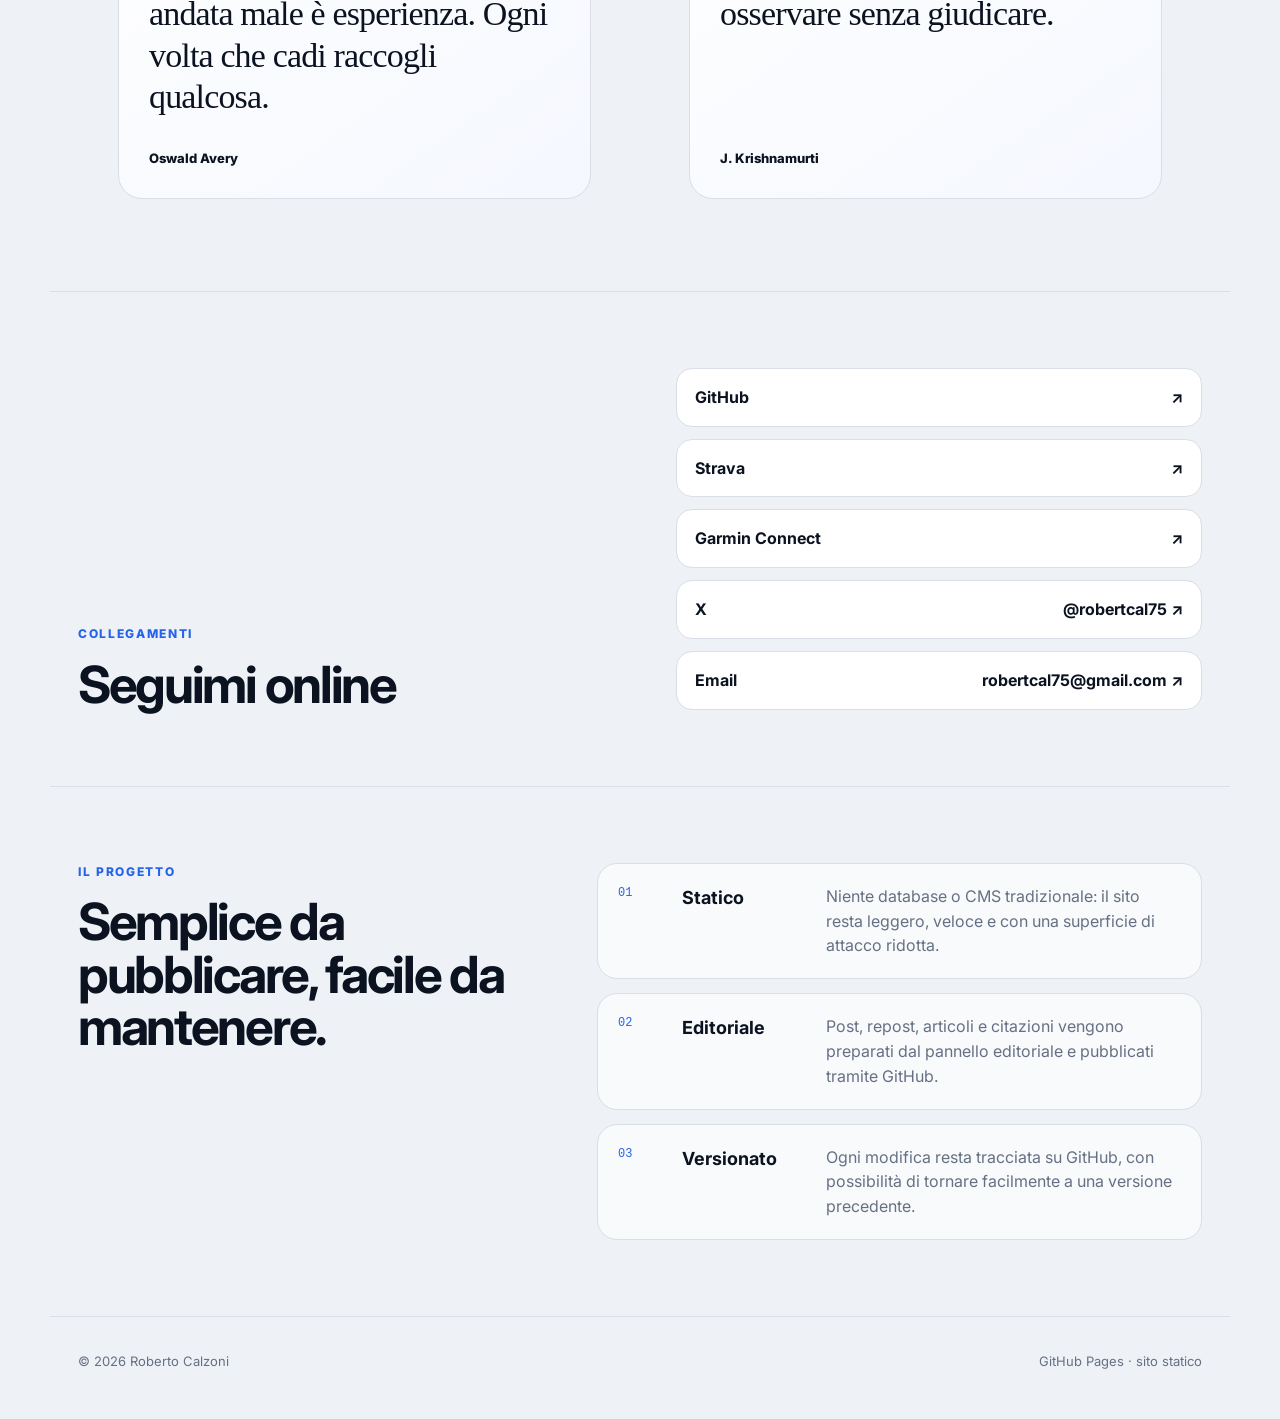
==== commit 4c63e989: "Add explicit clickable article links" ====
--- a/index.html
+++ b/index.html
@@ -135,6 +135,6 @@
     <span>GitHub Pages · sito statico</span>
   </footer>
 
-  <script src="app.js"></script>
+  <script src="app.js?v=3"></script>
 </body>
 </html>
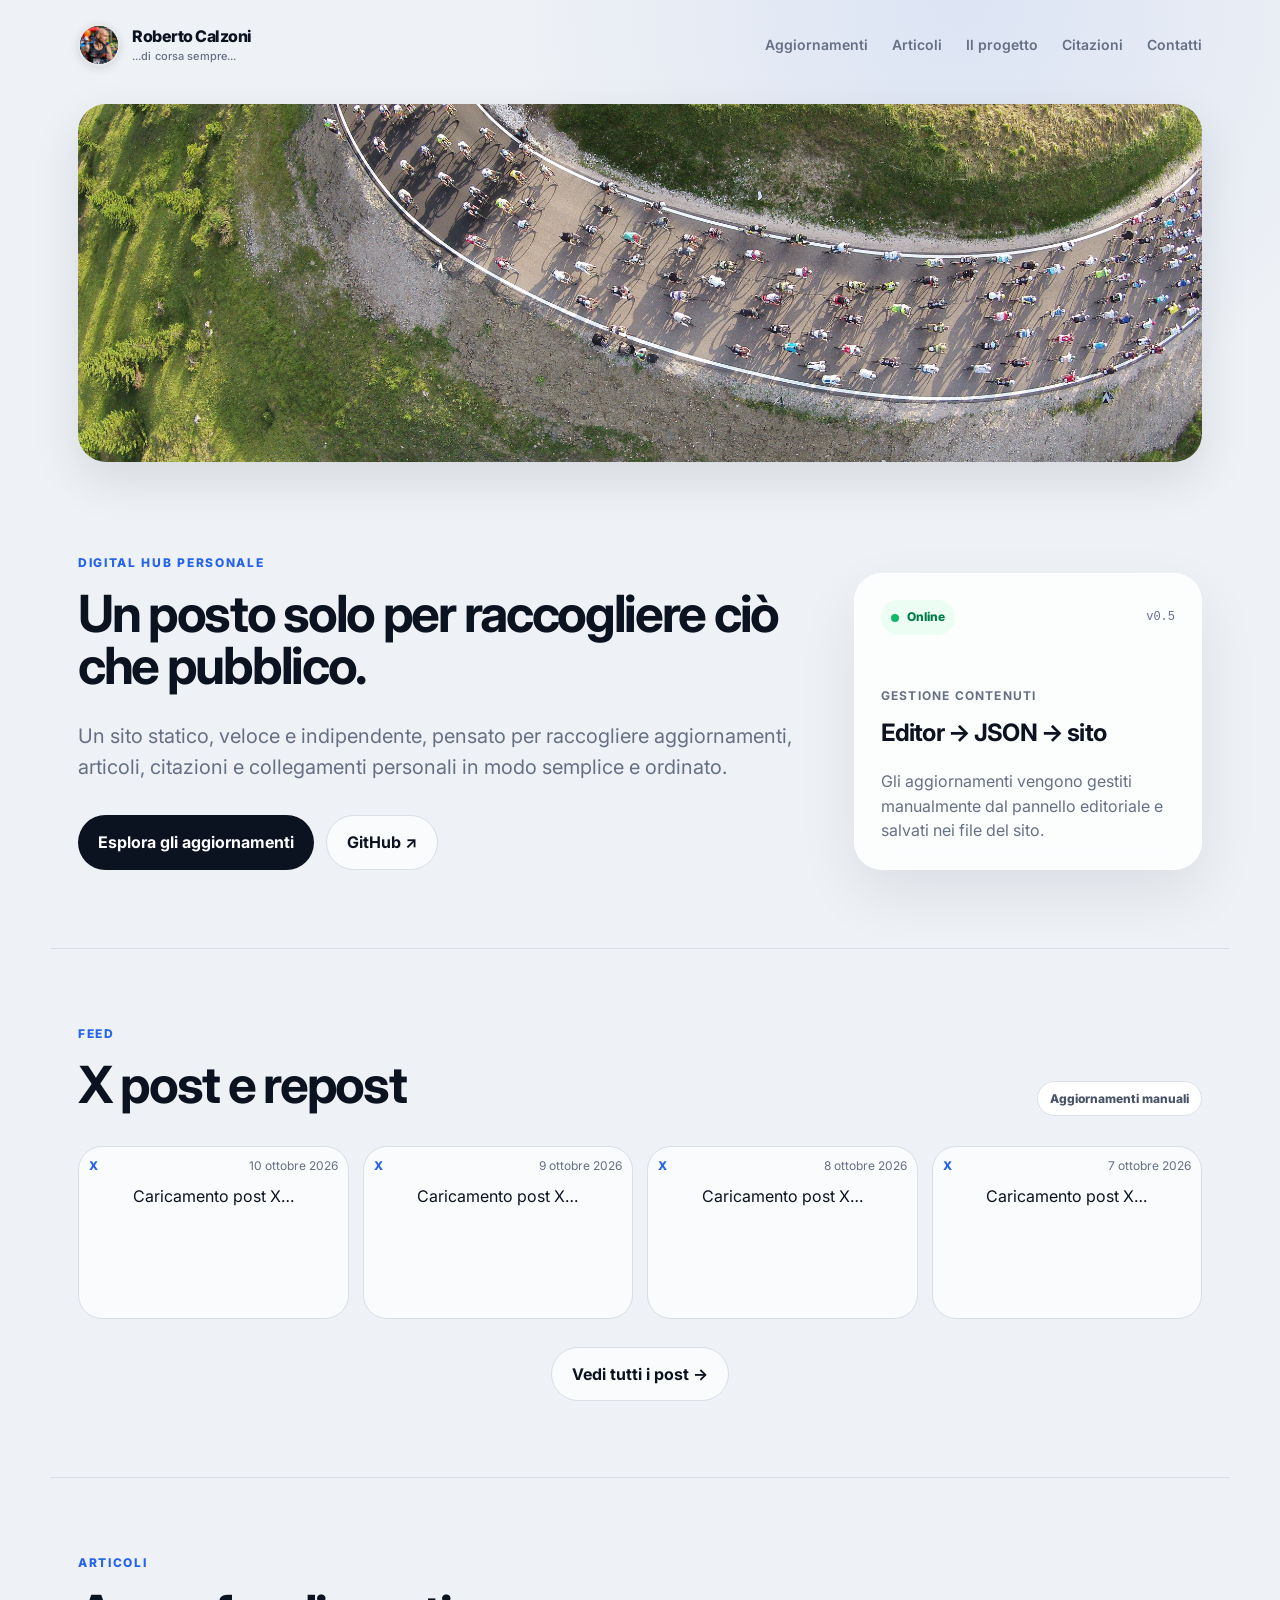
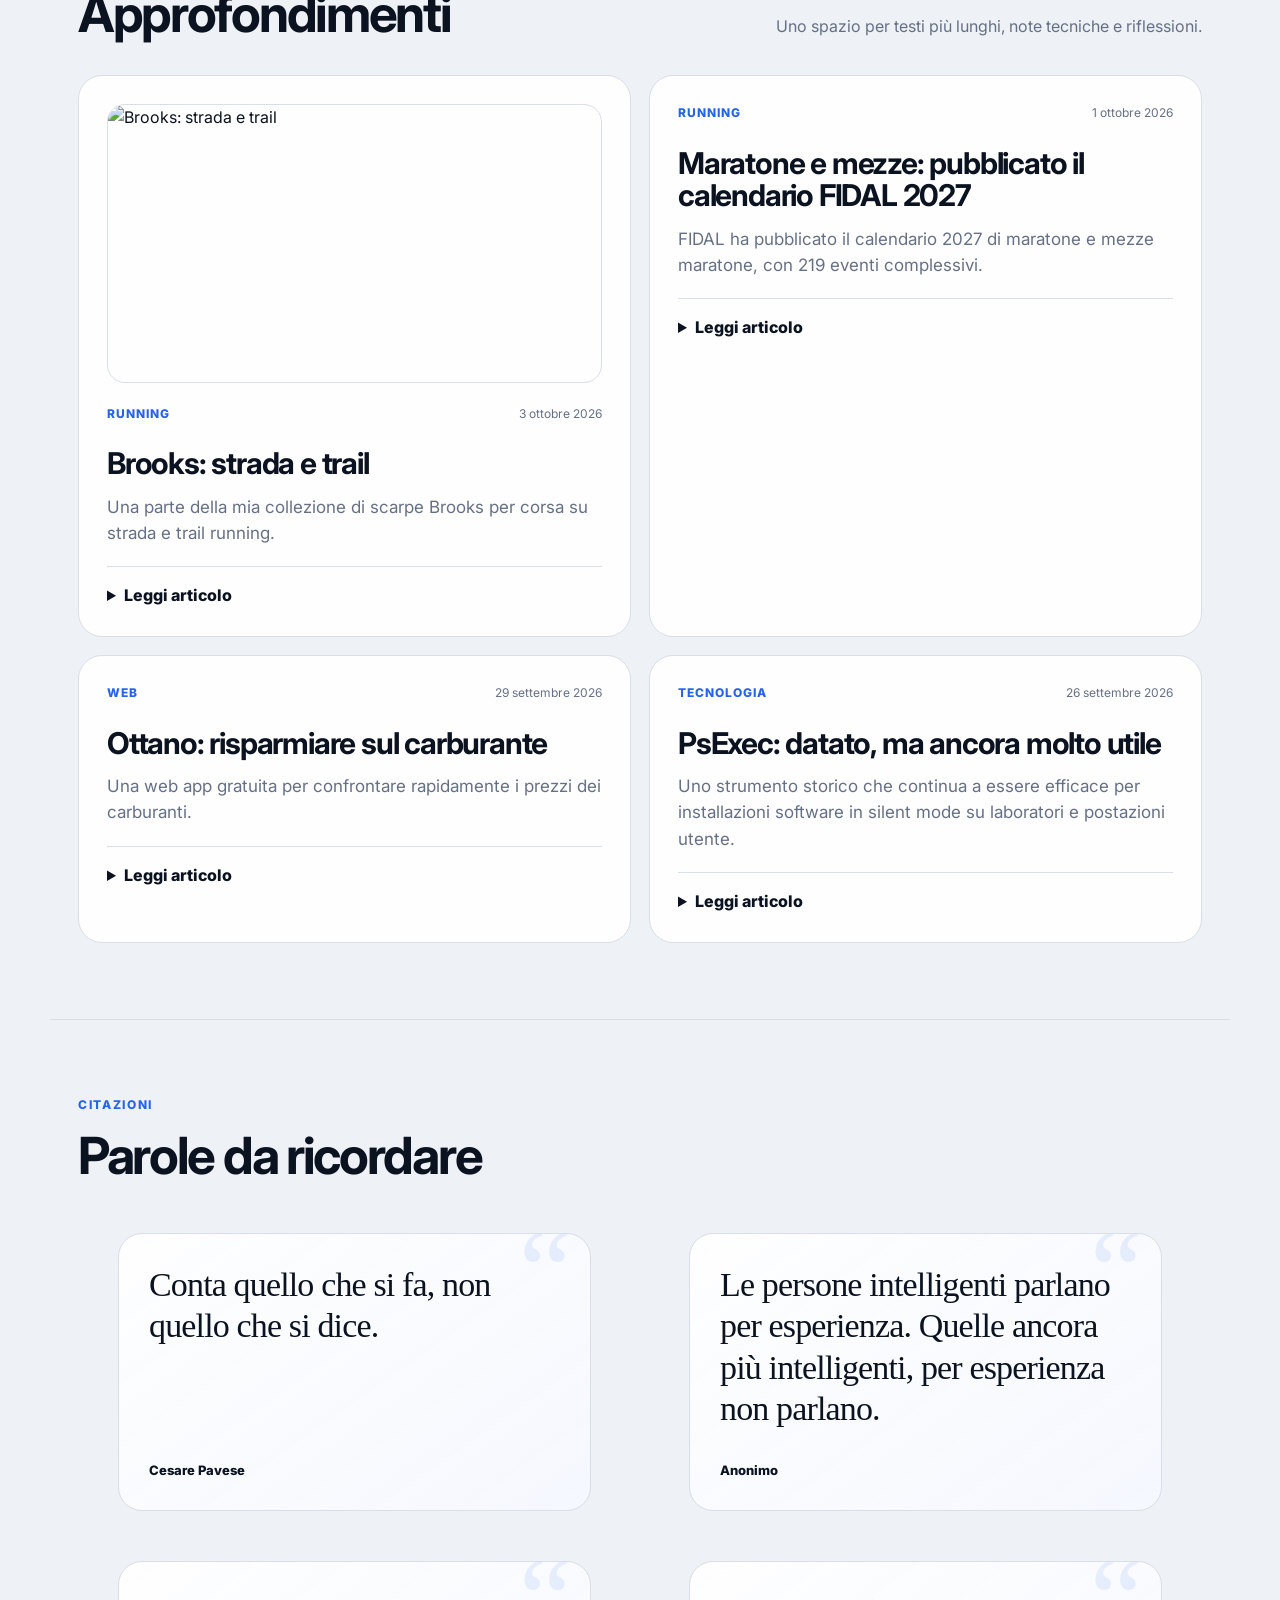
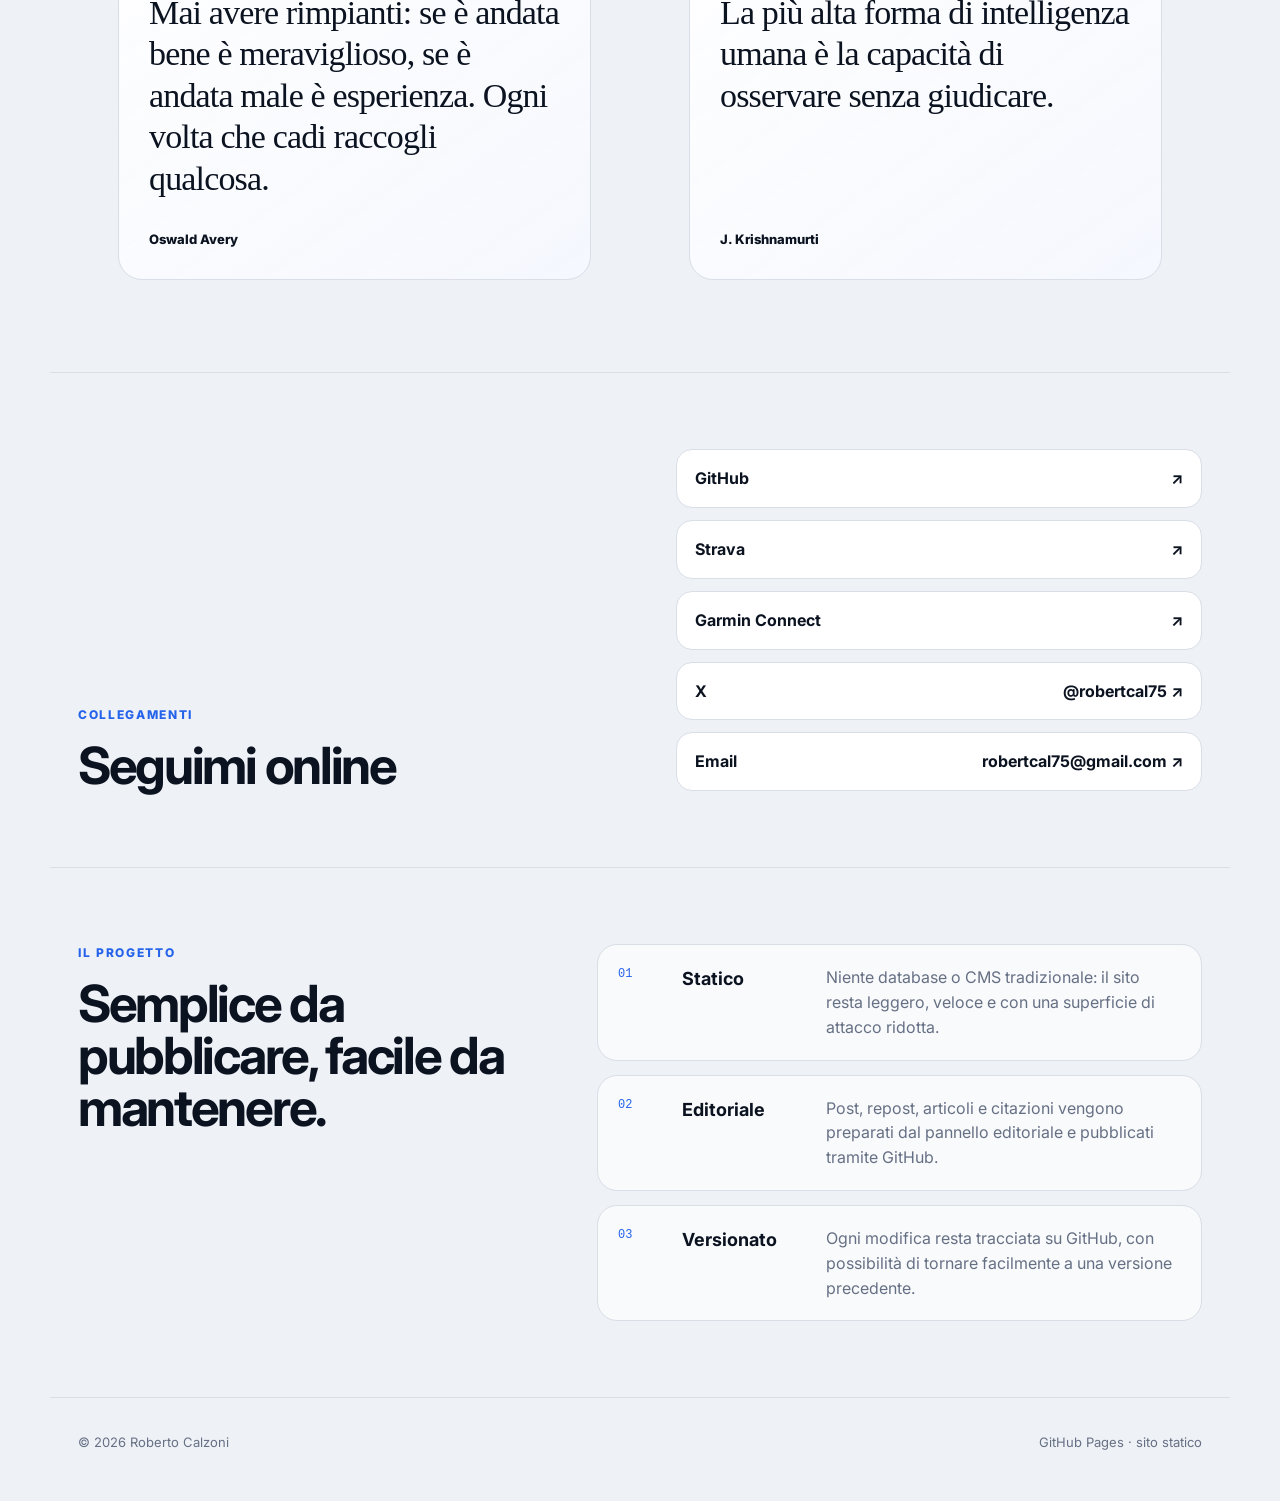
==== commit 128165d7: "Enable Strava activity embeds in article editor and homepage" ====
--- a/index.html
+++ b/index.html
@@ -135,6 +135,6 @@
     <span>GitHub Pages · sito statico</span>
   </footer>
 
-  <script src="app.js?v=3"></script>
+  <script src="app.js?v=4"></script>
 </body>
 </html>
--- a/styles.css
+++ b/styles.css
@@ -134,3 +134,14 @@
 @media(min-width:861px) and (max-width:1050px){
   .post-grid{grid-template-columns:repeat(2,minmax(0,1fr))}
 }
+
+.article-image{display:block;width:100%;aspect-ratio:16/9;object-fit:cover;border-radius:18px;margin:0 0 22px;border:1px solid var(--line)}
+
+/* Strava activities in articles */
+[hidden]{display:none!important}
+.article-strava{margin:20px 0 16px;max-width:100%;min-width:0}
+.article-strava .strava-embed-placeholder,.article-strava iframe{max-width:100%!important}
+.article-strava-link{display:inline-block;margin-top:12px;color:var(--accent);font-weight:750;font-size:14px;text-decoration:underline;text-underline-offset:3px}
+.strava-embed-preview{border:1px solid var(--line);border-radius:16px;background:#f7f9fc;padding:16px;margin-top:18px}
+.strava-embed-preview p{margin:8px 0 0;color:var(--muted);font-size:13px}
+.strava-embed-warning{color:#b54708;background:#fffaeb;border:1px solid #fedf89;border-radius:12px;padding:12px;margin-top:16px}
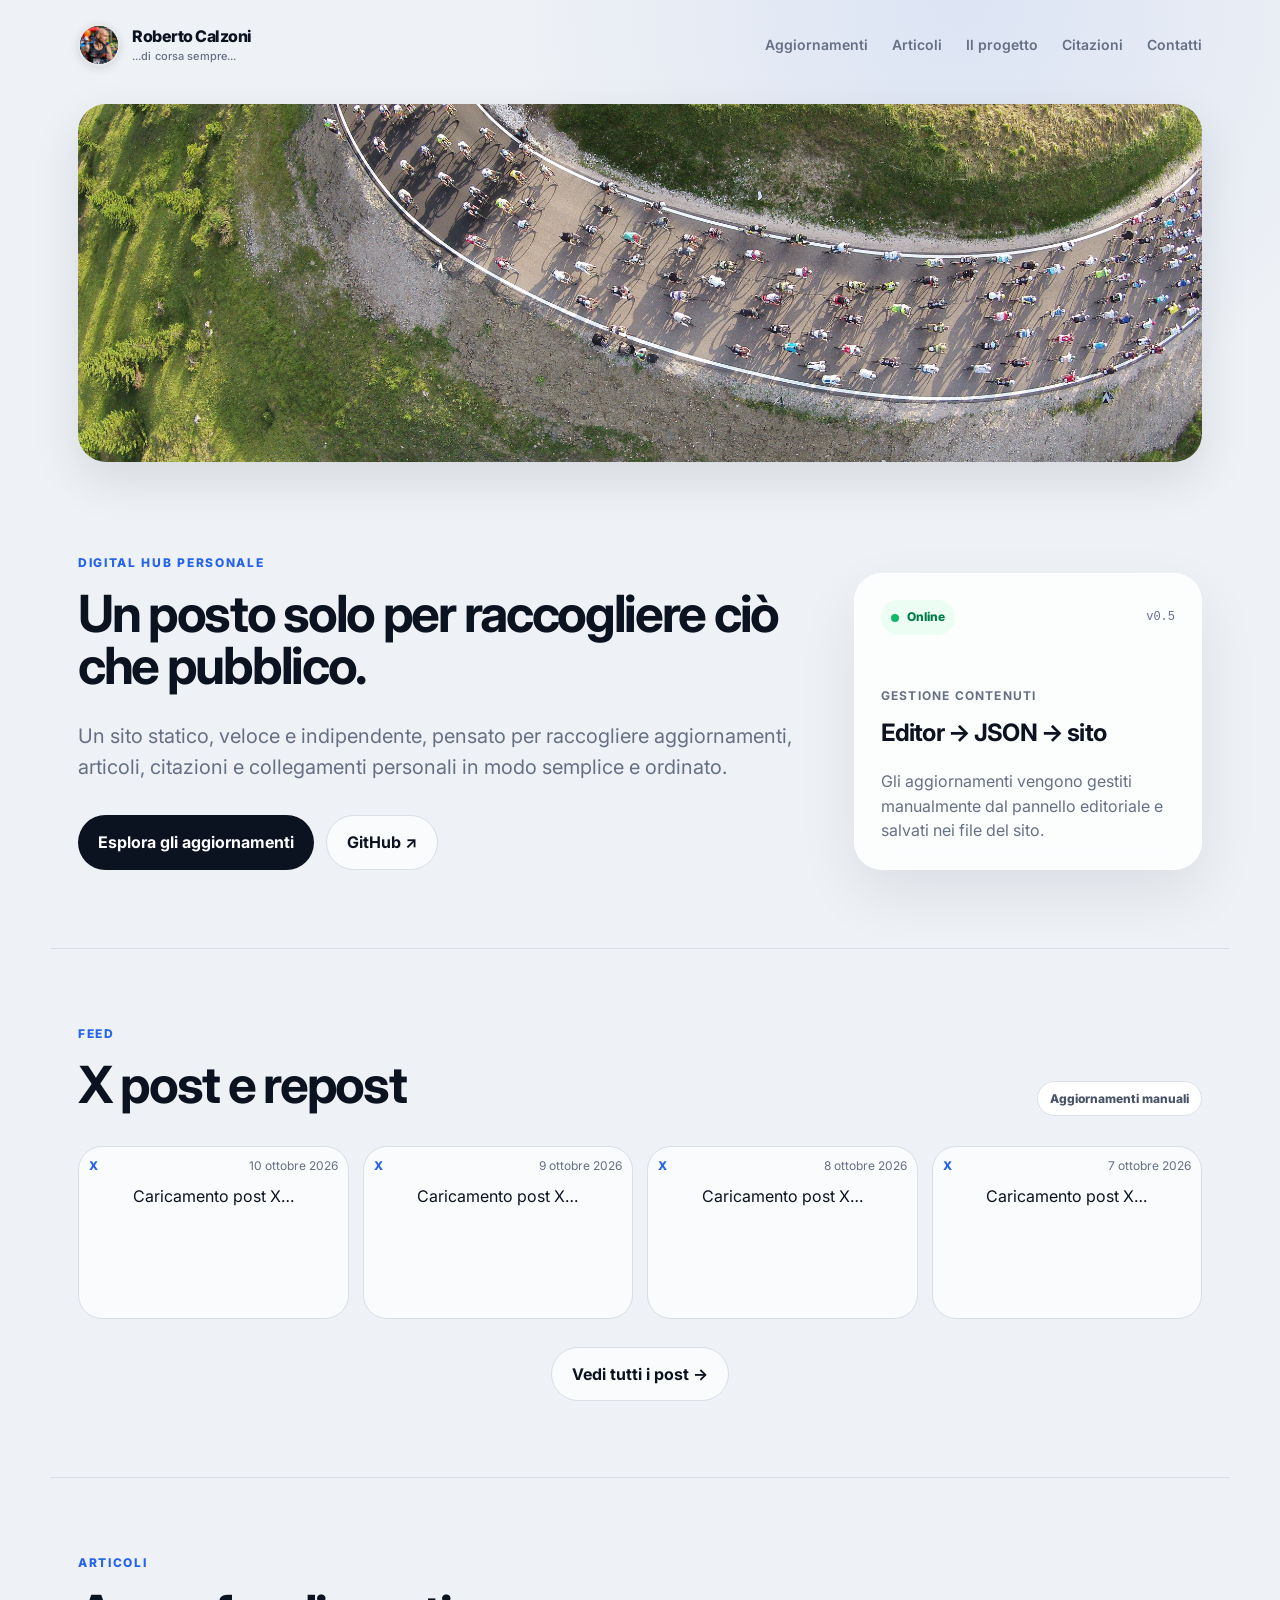
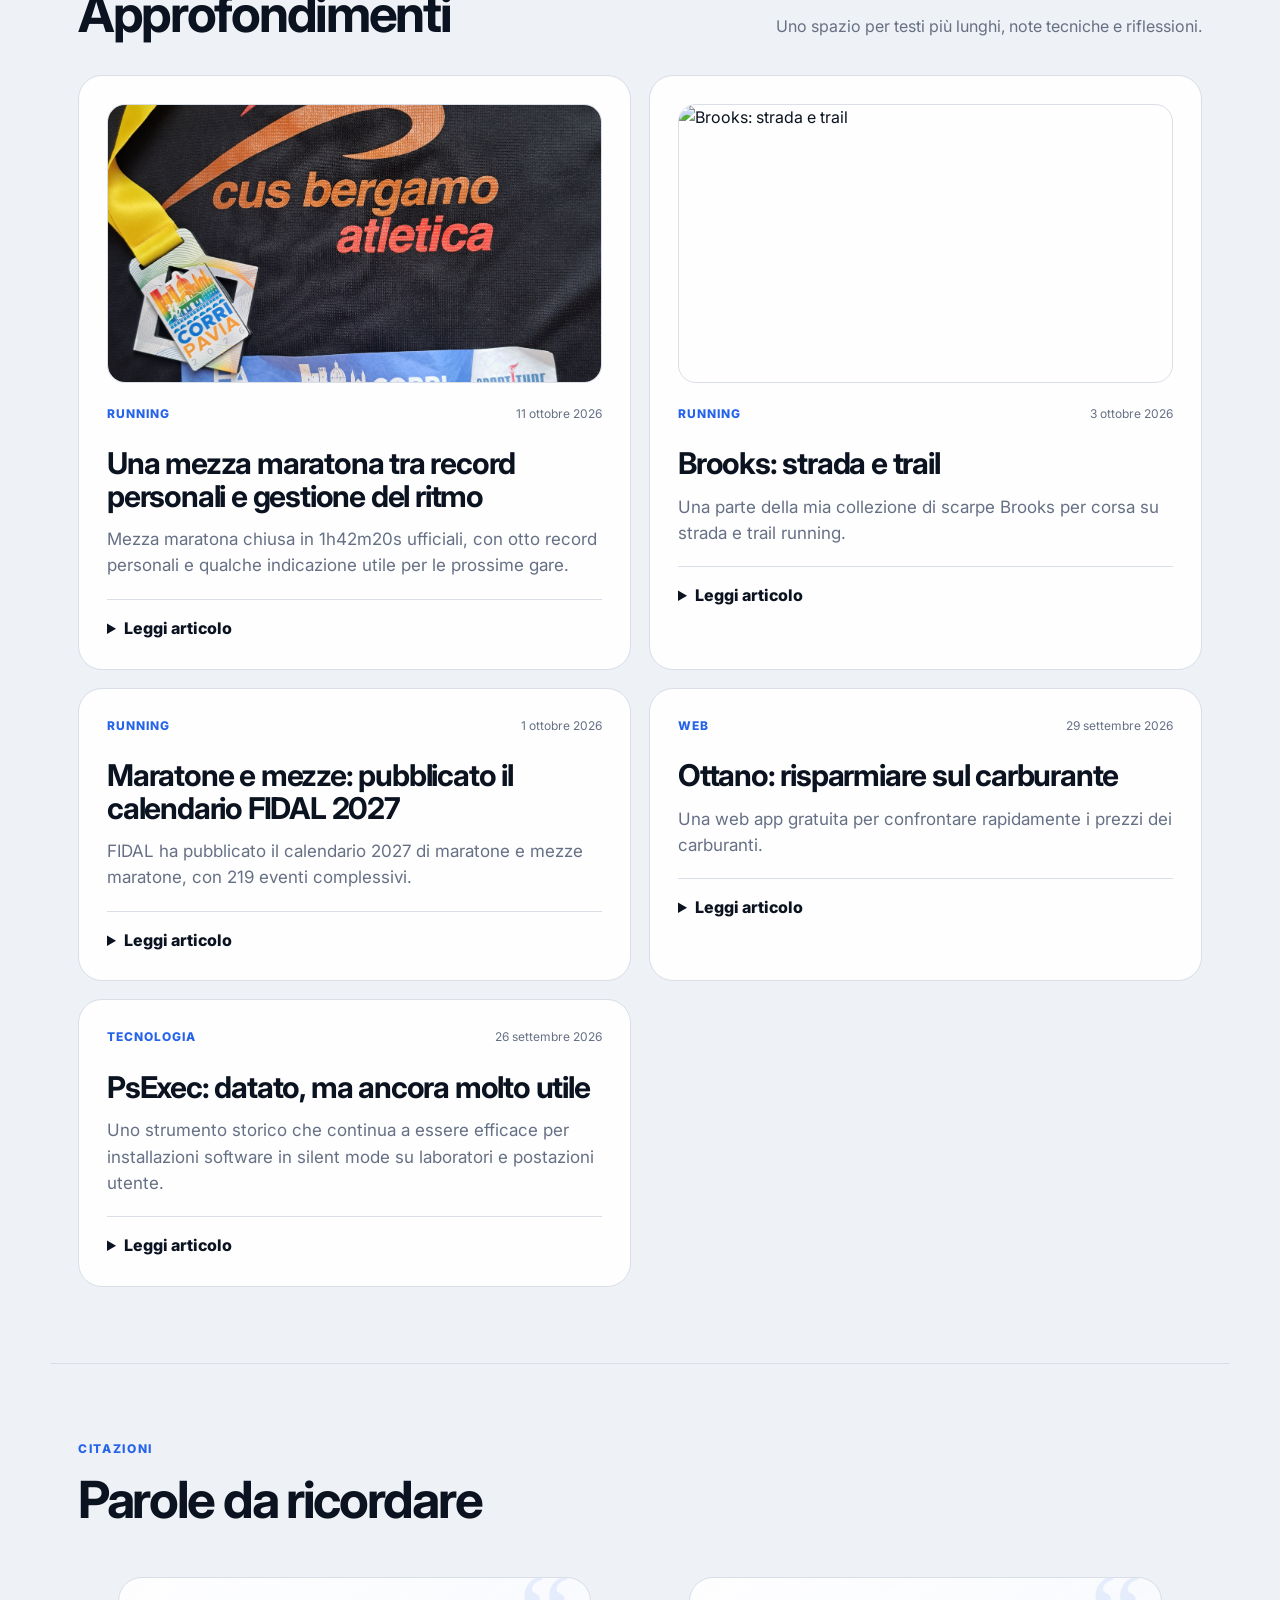
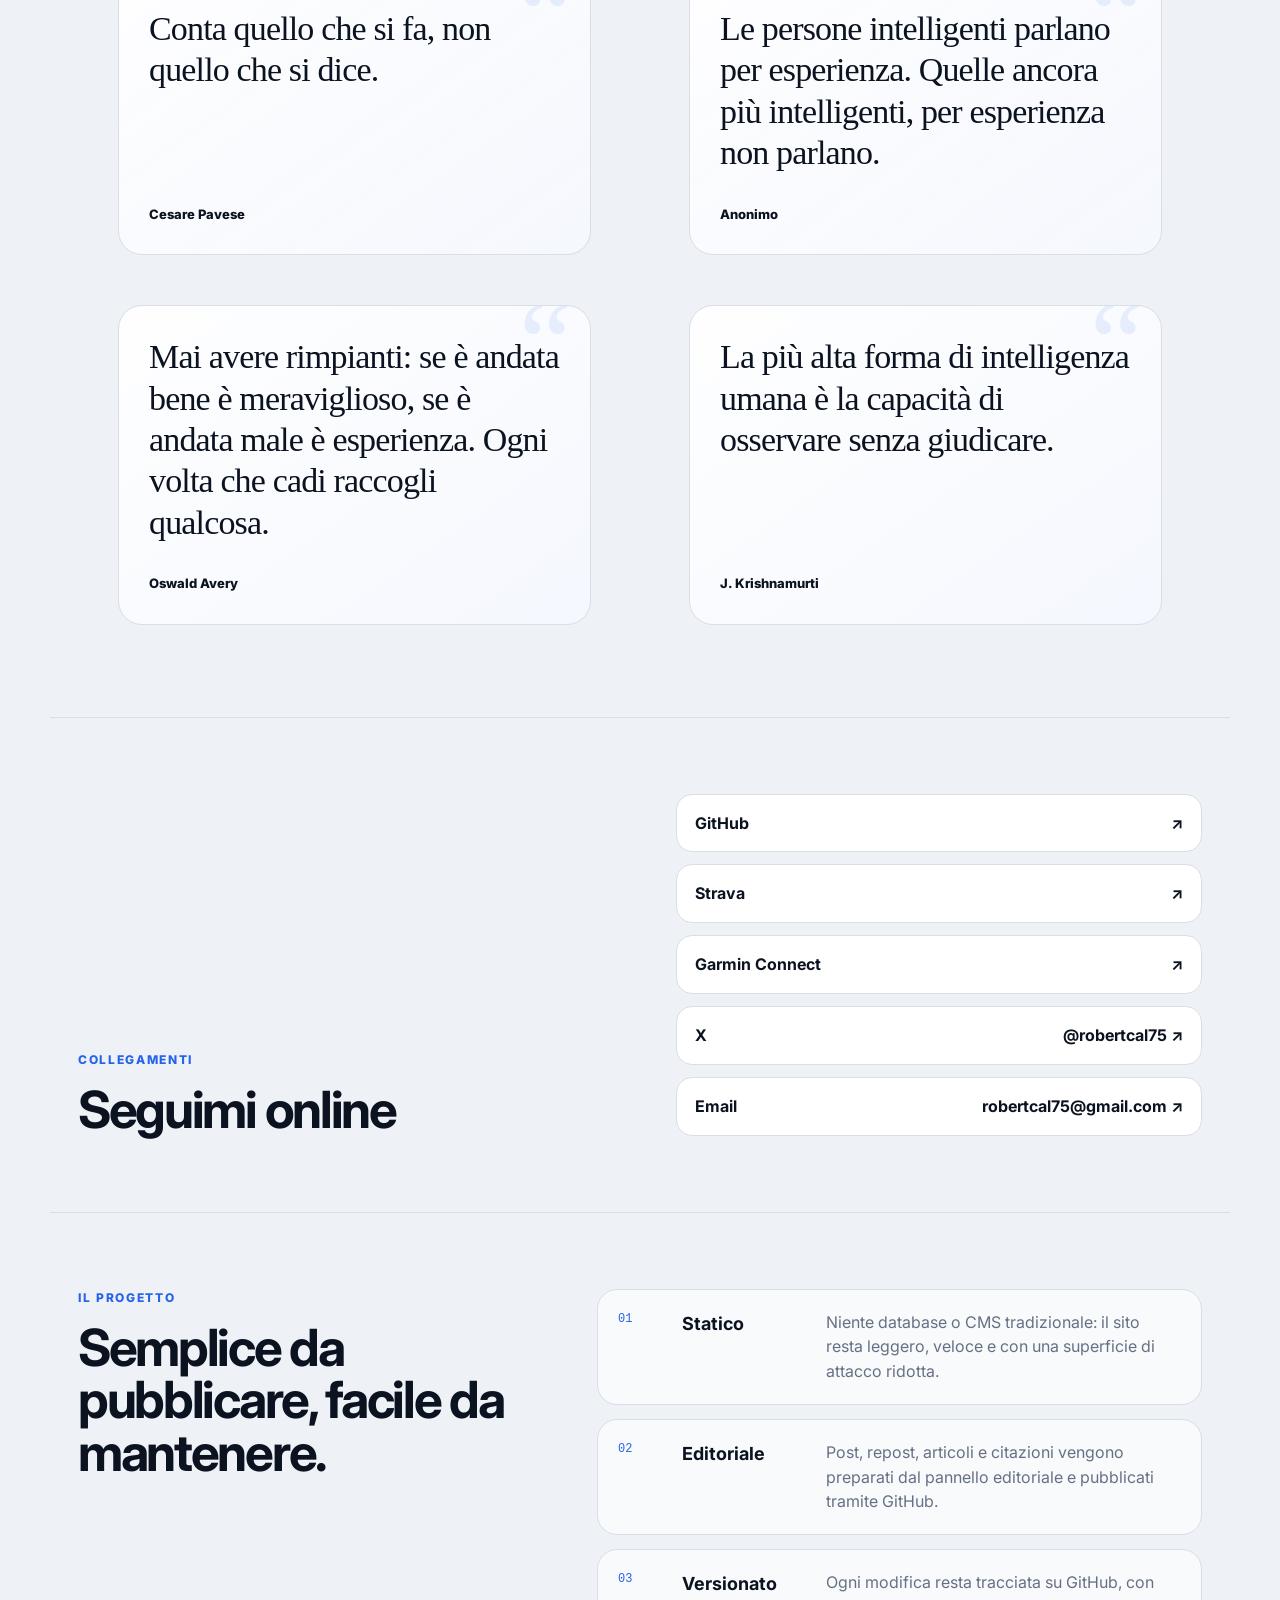
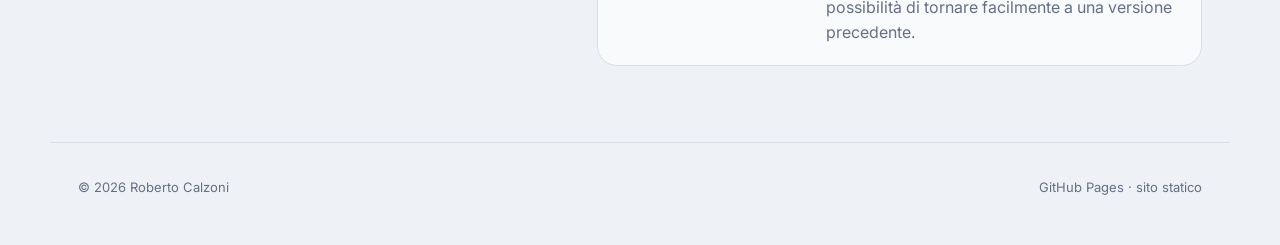
==== commit 930d0036: "Update official half marathon result and remove broken Strava embeds" ====
--- a/index.html
+++ b/index.html
@@ -135,6 +135,6 @@
     <span>GitHub Pages · sito statico</span>
   </footer>
 
-  <script src="app.js?v=4"></script>
+  <script src="app.js?v=5"></script>
 </body>
 </html>
--- a/styles.css
+++ b/styles.css
@@ -137,11 +137,3 @@
 
 .article-image{display:block;width:100%;aspect-ratio:16/9;object-fit:cover;border-radius:18px;margin:0 0 22px;border:1px solid var(--line)}
 
-/* Strava activities in articles */
-[hidden]{display:none!important}
-.article-strava{margin:20px 0 16px;max-width:100%;min-width:0}
-.article-strava .strava-embed-placeholder,.article-strava iframe{max-width:100%!important}
-.article-strava-link{display:inline-block;margin-top:12px;color:var(--accent);font-weight:750;font-size:14px;text-decoration:underline;text-underline-offset:3px}
-.strava-embed-preview{border:1px solid var(--line);border-radius:16px;background:#f7f9fc;padding:16px;margin-top:18px}
-.strava-embed-preview p{margin:8px 0 0;color:var(--muted);font-size:13px}
-.strava-embed-warning{color:#b54708;background:#fffaeb;border:1px solid #fedf89;border-radius:12px;padding:12px;margin-top:16px}
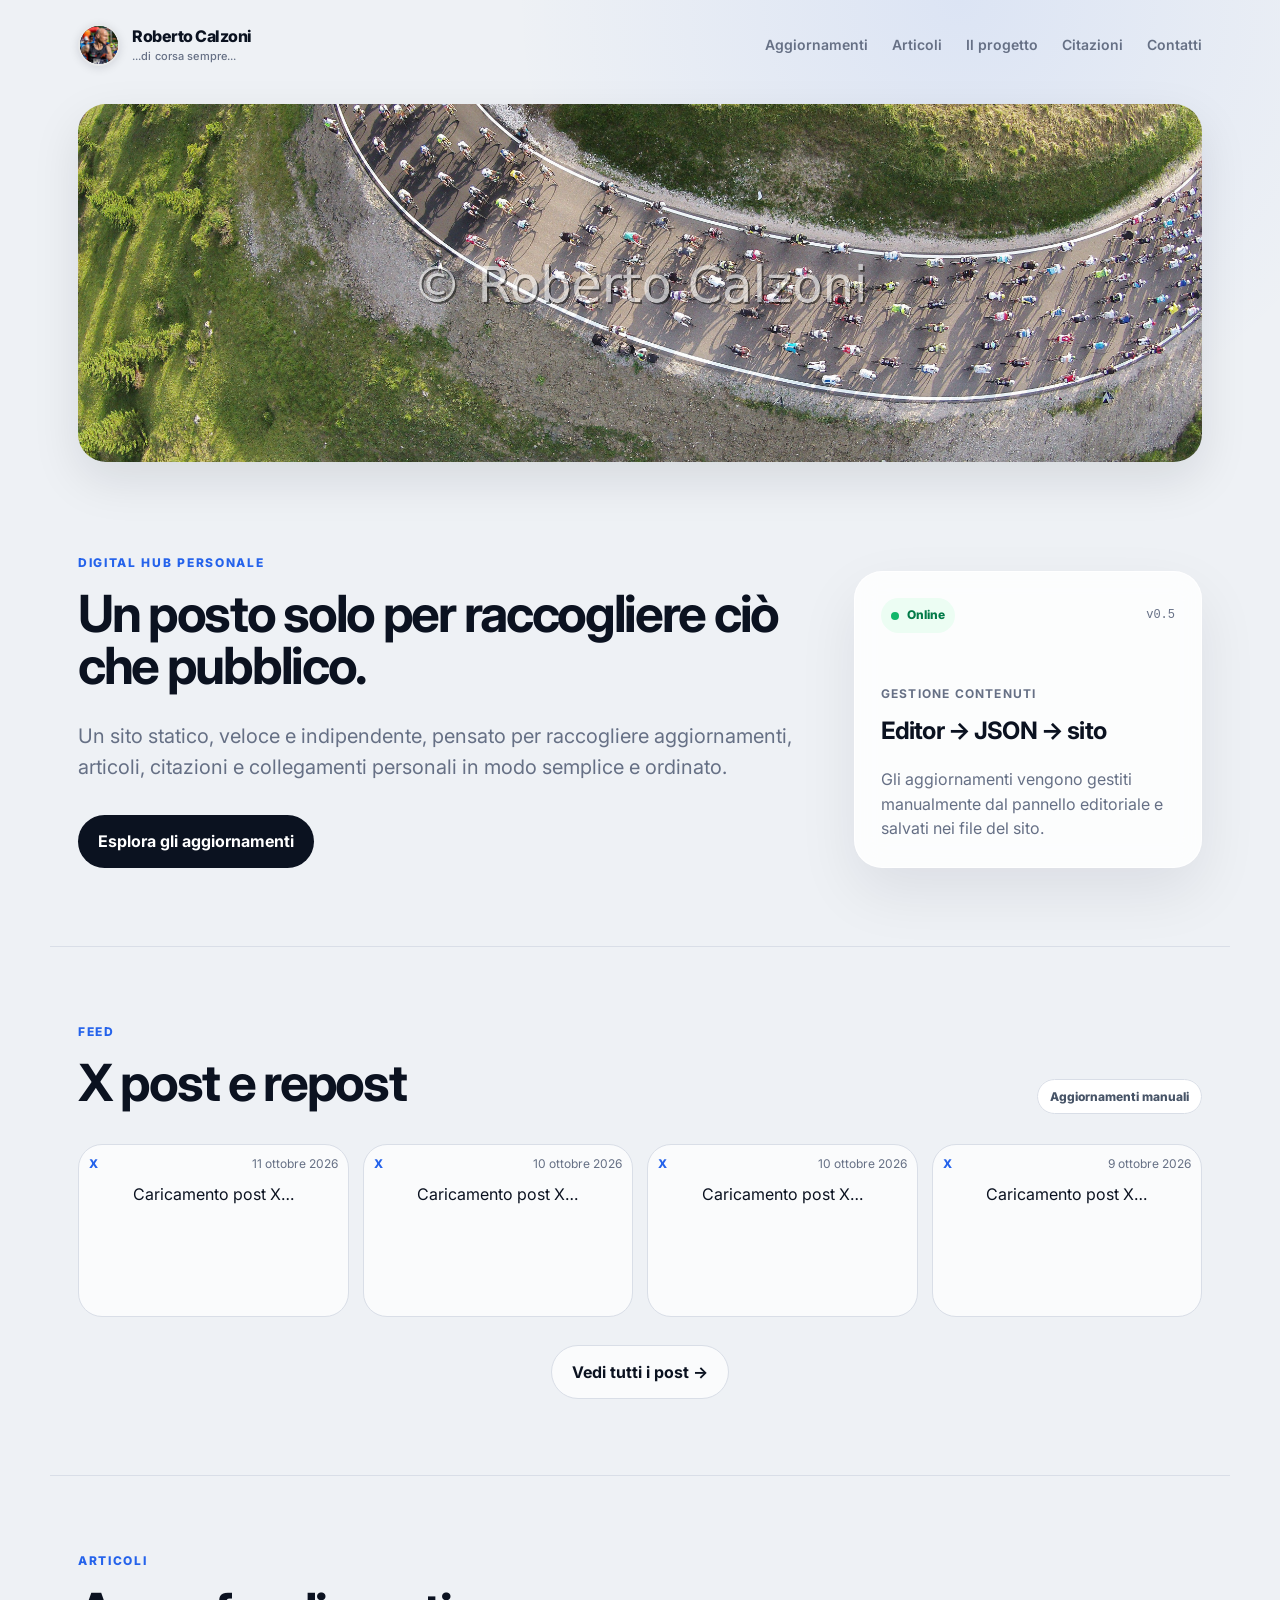
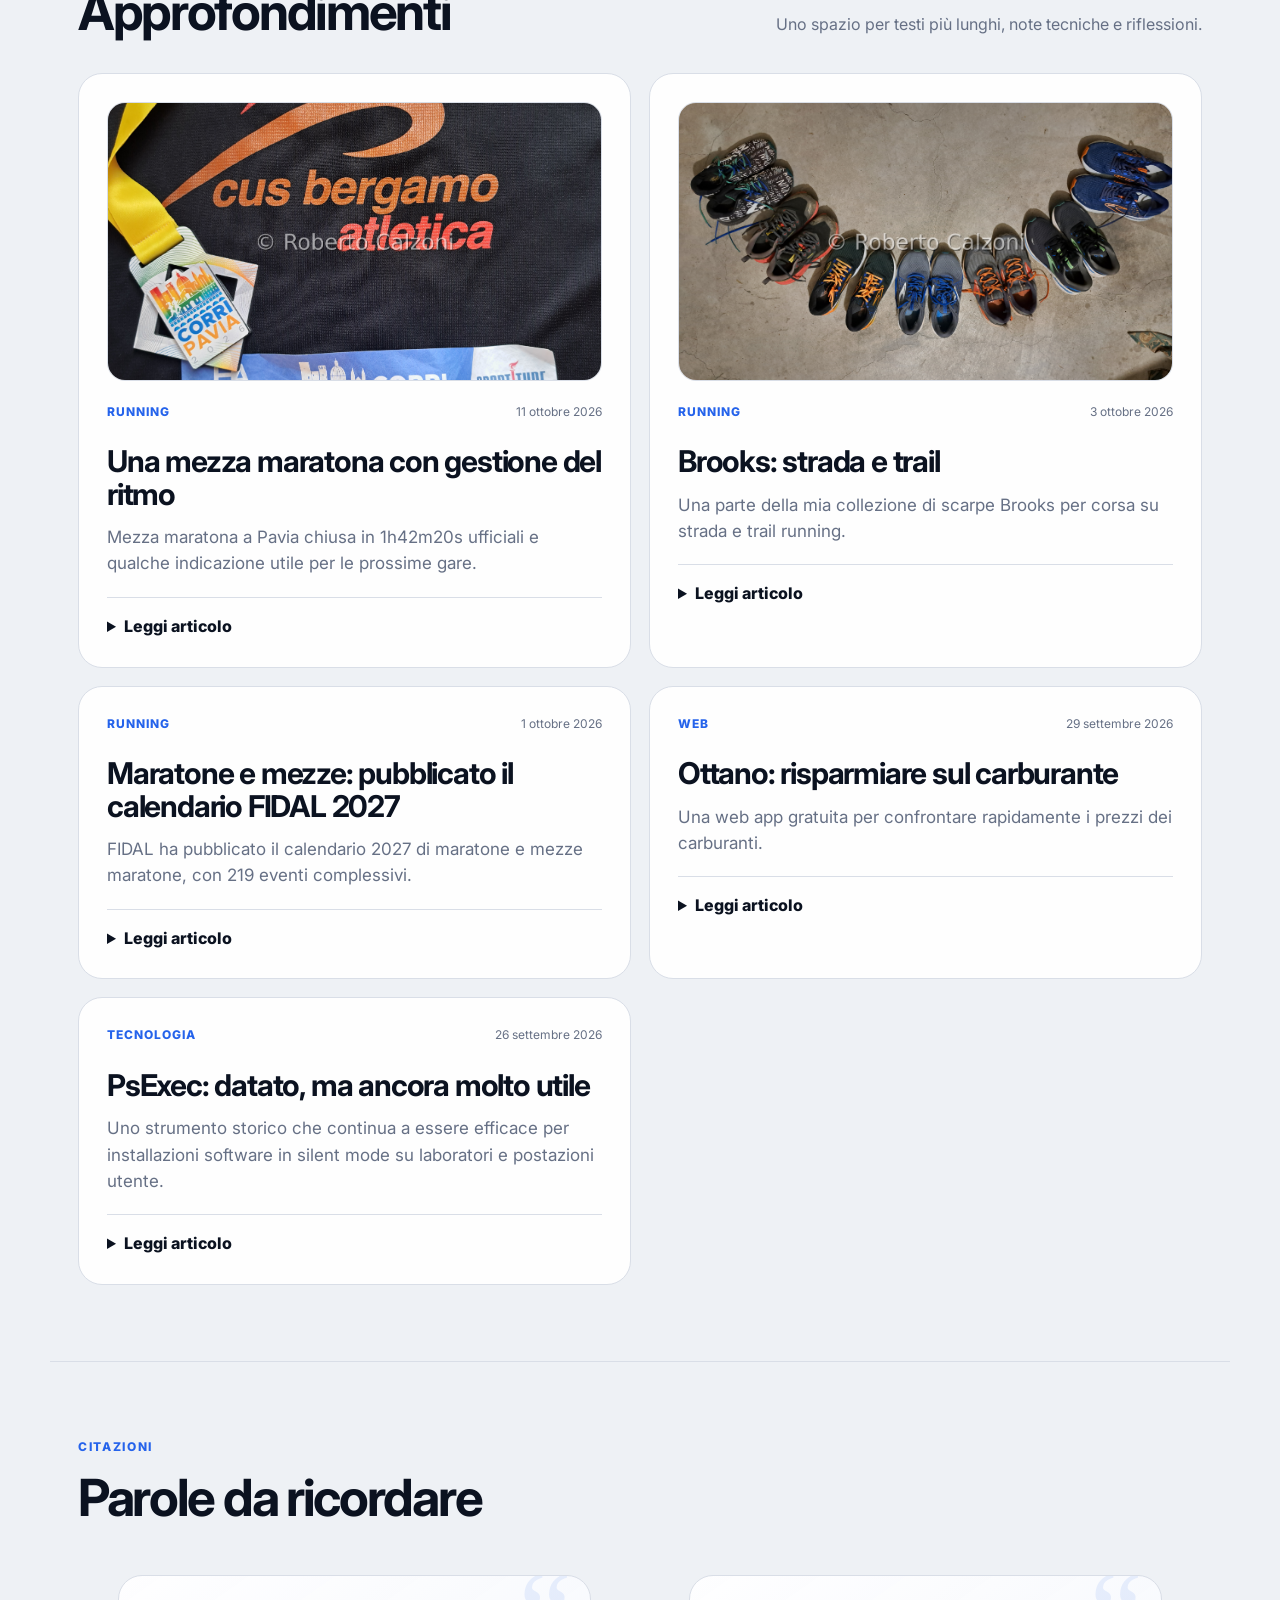
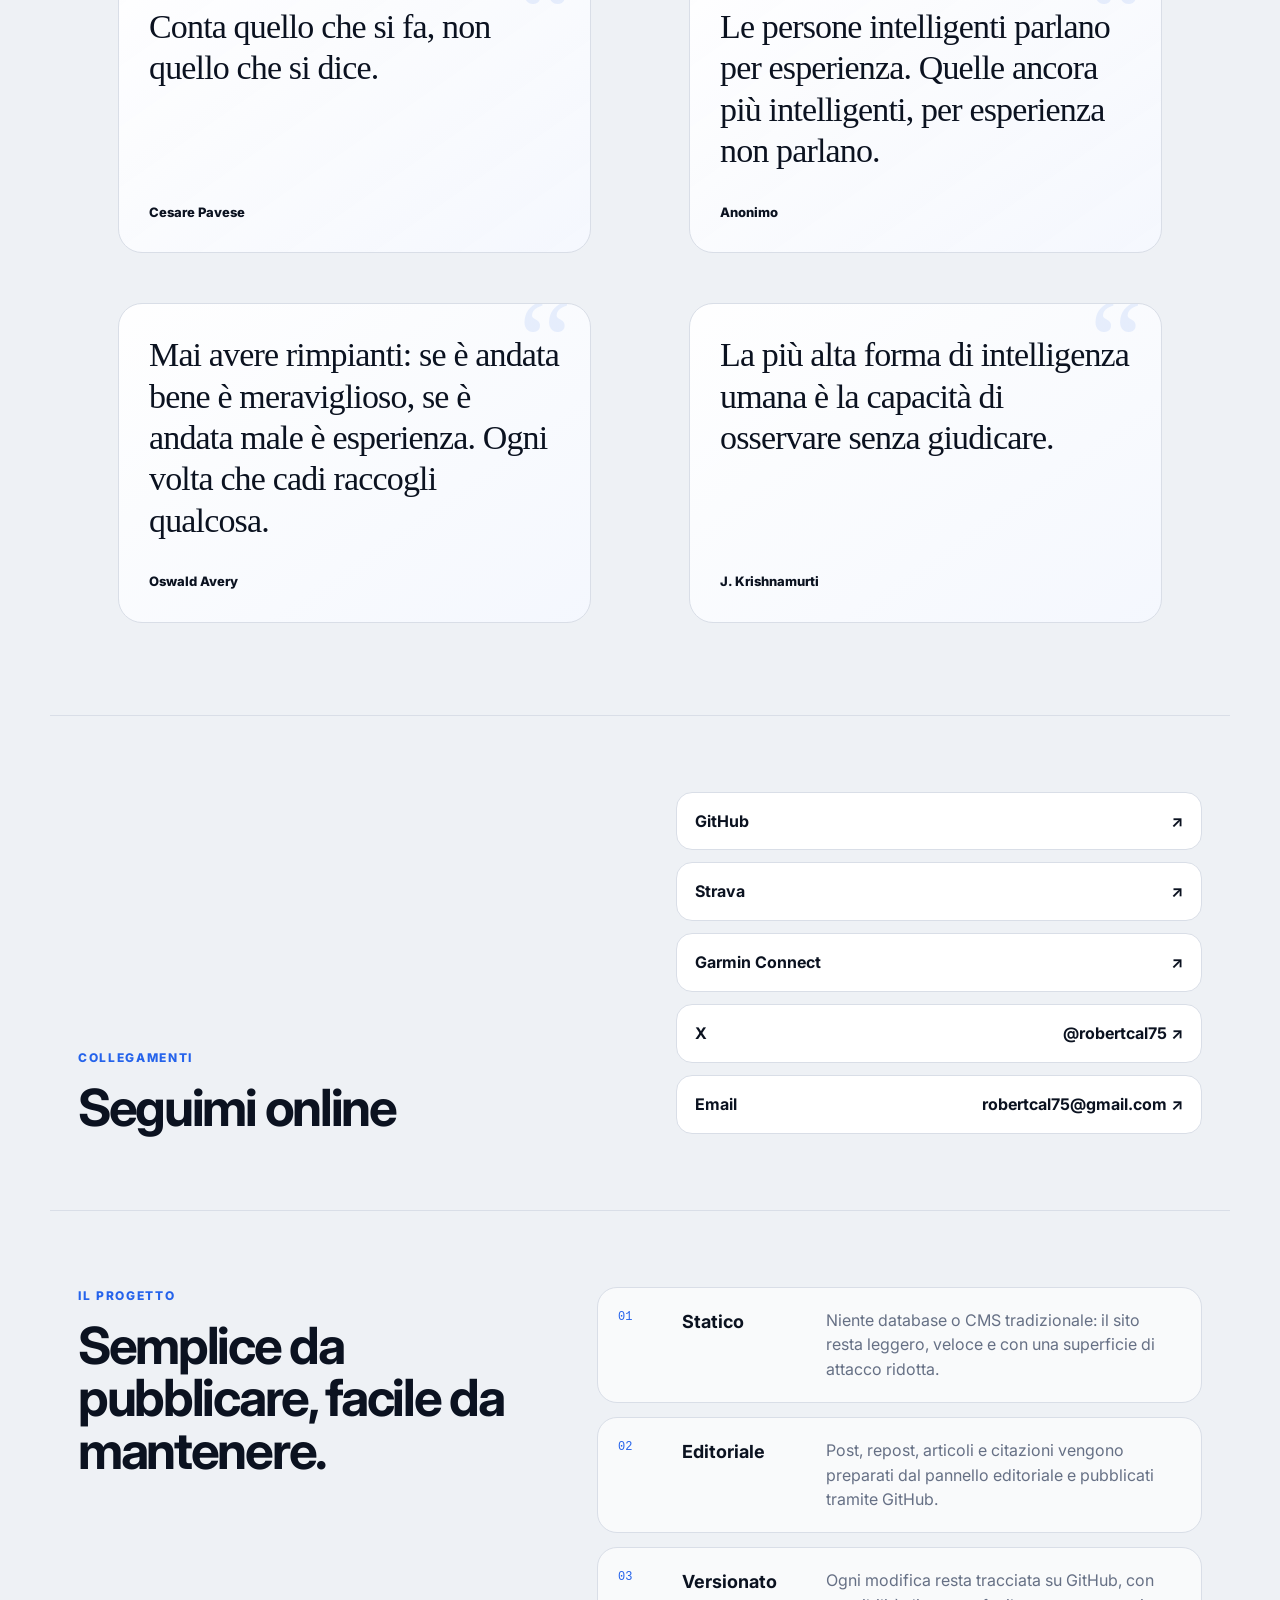
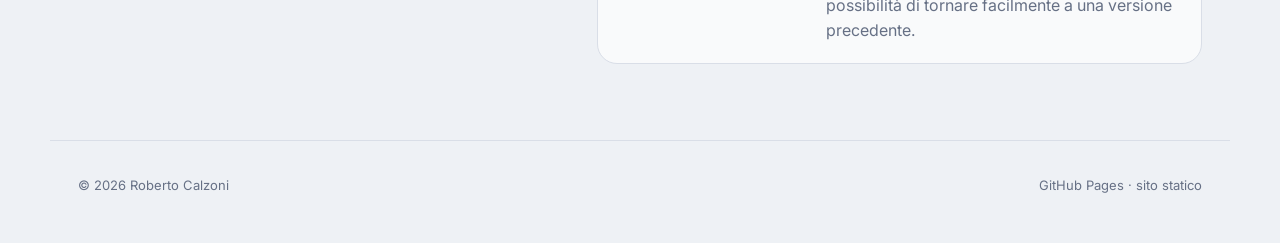
==== commit 27ec7dce: "Remove GitHub button from personal hub hero" ====
--- a/index.html
+++ b/index.html
@@ -36,7 +36,6 @@
         <p class="intro">Un sito statico, veloce e indipendente, pensato per raccogliere aggiornamenti, articoli, citazioni e collegamenti personali in modo semplice e ordinato.</p>
         <div class="hero-actions">
           <a class="primary" href="#aggiornamenti">Esplora gli aggiornamenti</a>
-          <a class="secondary" href="https://github.com/robertocalzoniX" target="_blank" rel="noreferrer">GitHub ↗</a>
         </div>
       </div>
       <aside class="hero-panel">
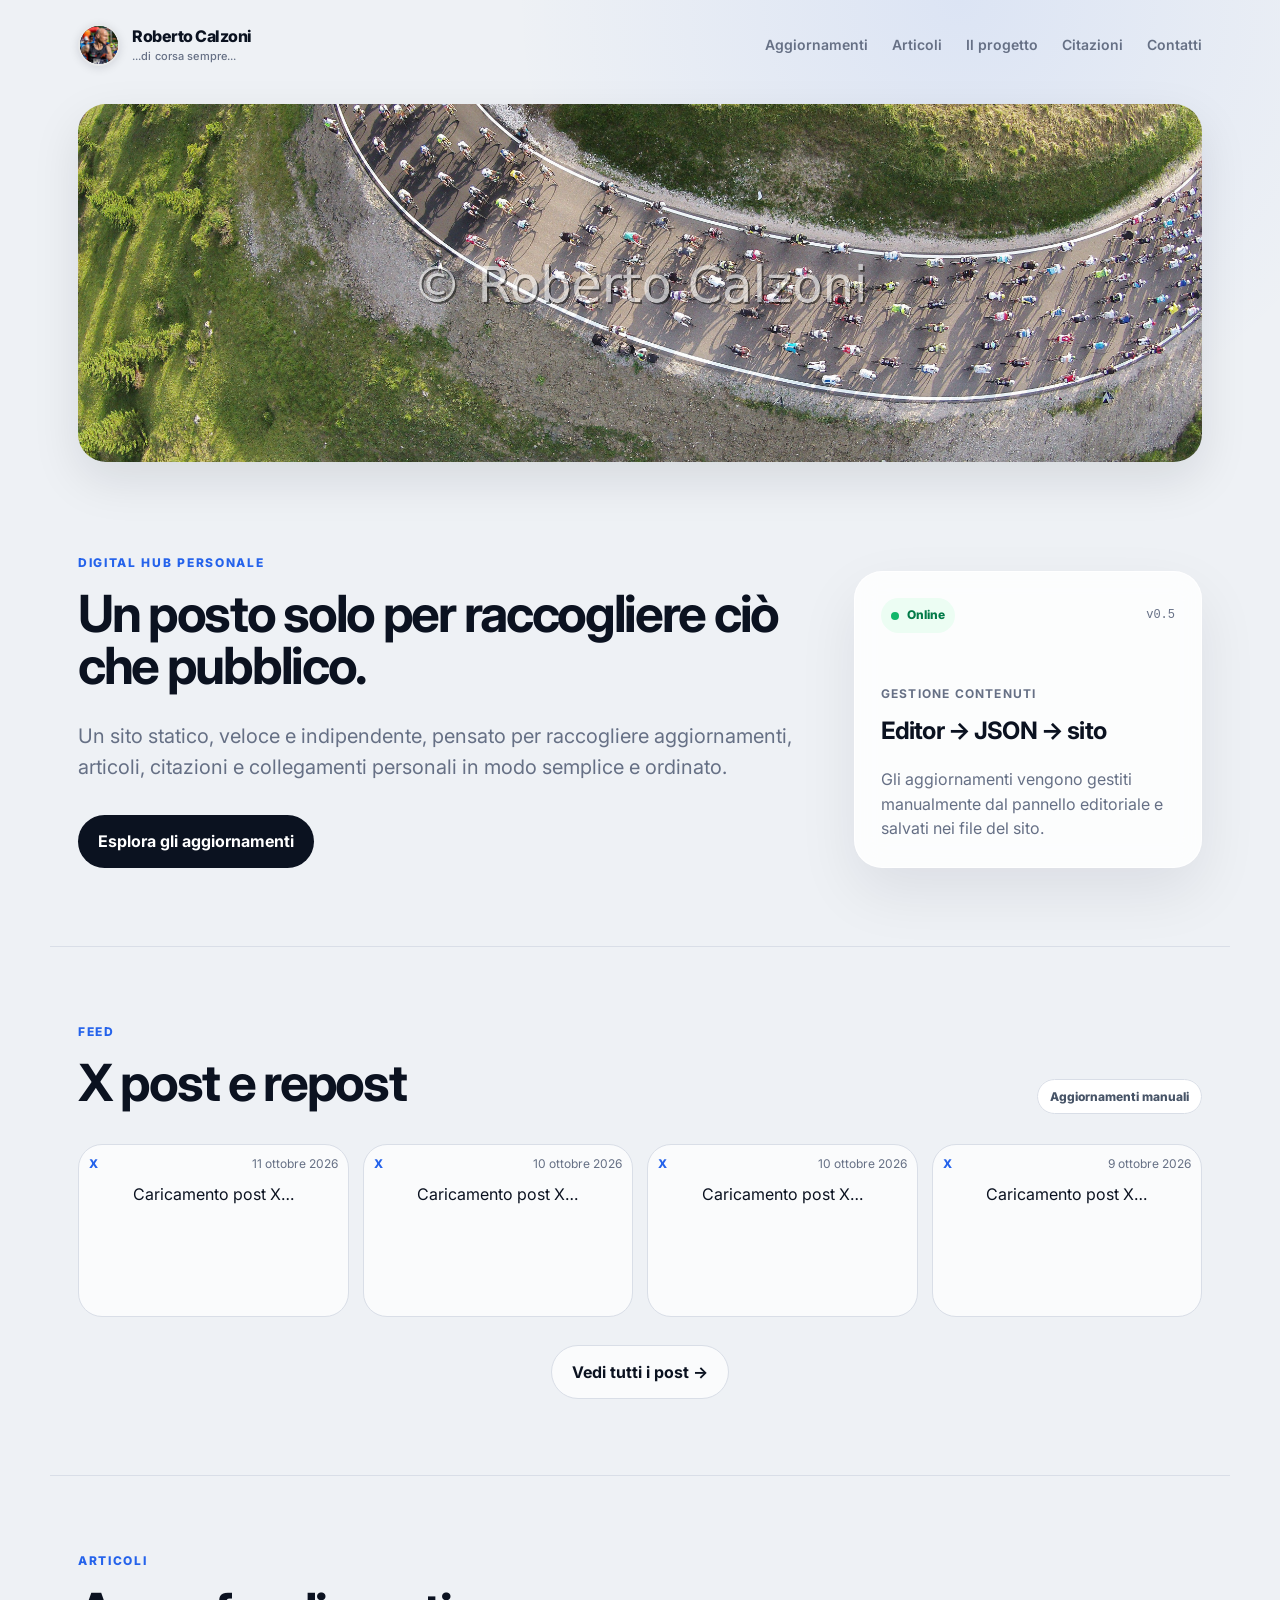
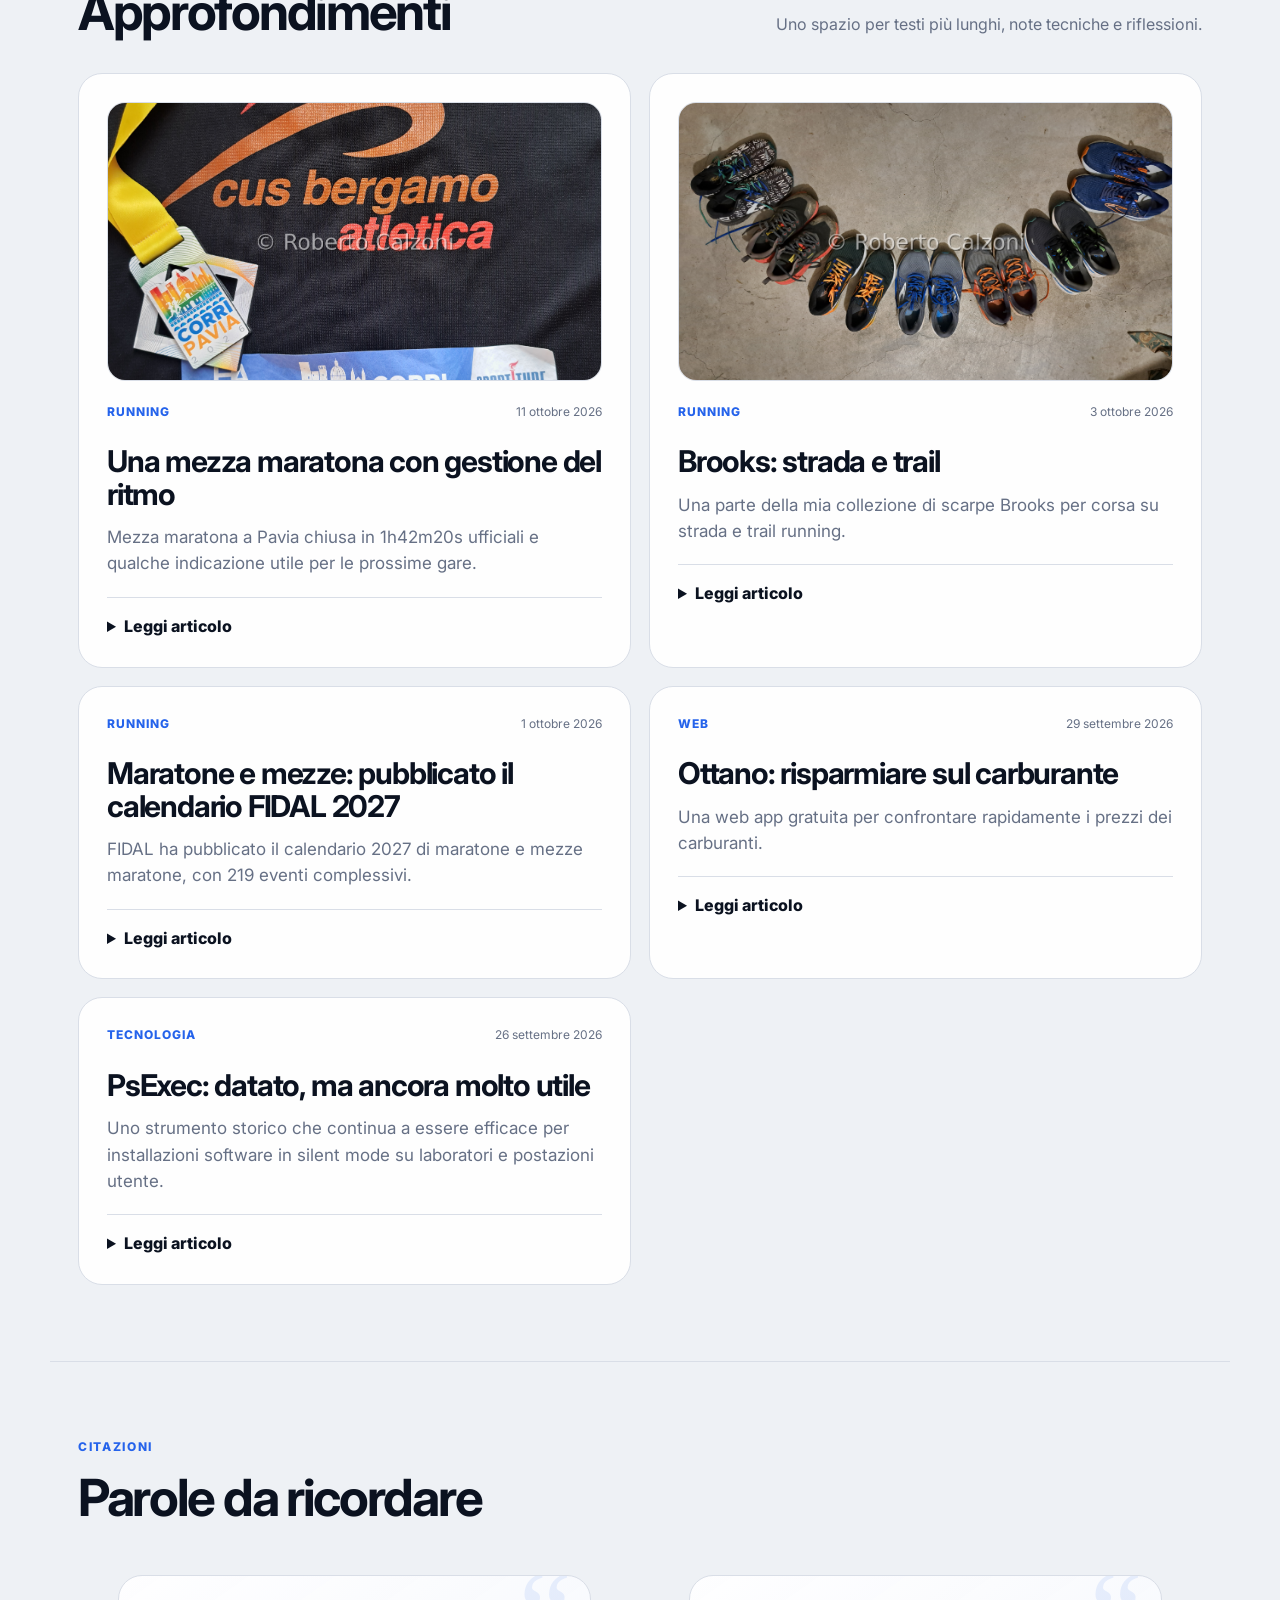
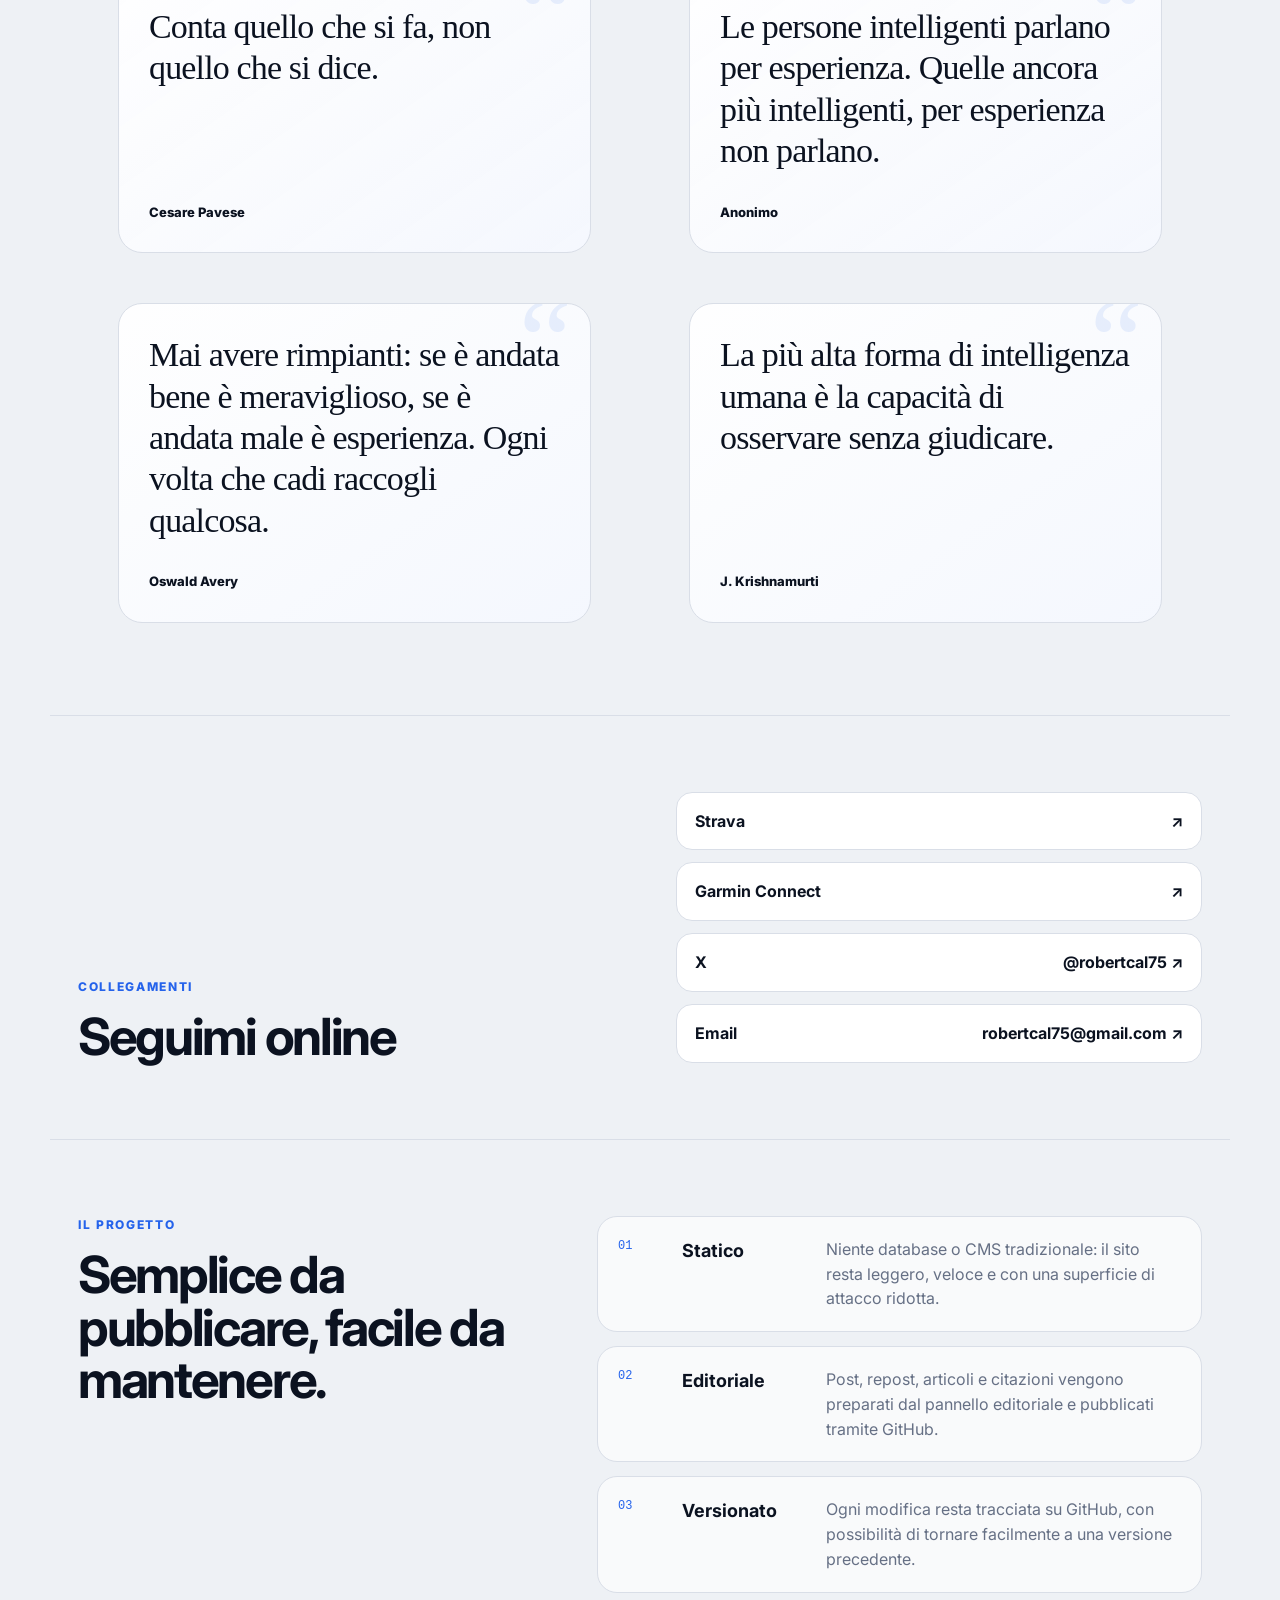
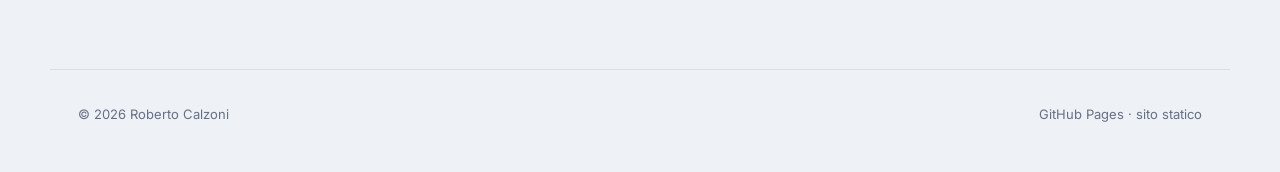
==== commit 50e3a38d: "Remove GitHub link from Follow me online" ====
--- a/index.html
+++ b/index.html
@@ -95,7 +95,6 @@
         <h2>Seguimi online</h2>
       </div>
       <div class="contact-links">
-        <a href="https://github.com/robertocalzoniX" target="_blank" rel="noreferrer">GitHub <span>↗</span></a>
         <a href="https://www.strava.com/athletes/robertcal75" target="_blank" rel="noreferrer">Strava <span>↗</span></a>
         <a href="https://connect.garmin.com/app/profile/robertcal75" target="_blank" rel="noreferrer">Garmin Connect <span>↗</span></a>
         <a href="https://x.com/robertcal75" target="_blank" rel="noreferrer">X <span>@robertcal75 ↗</span></a>
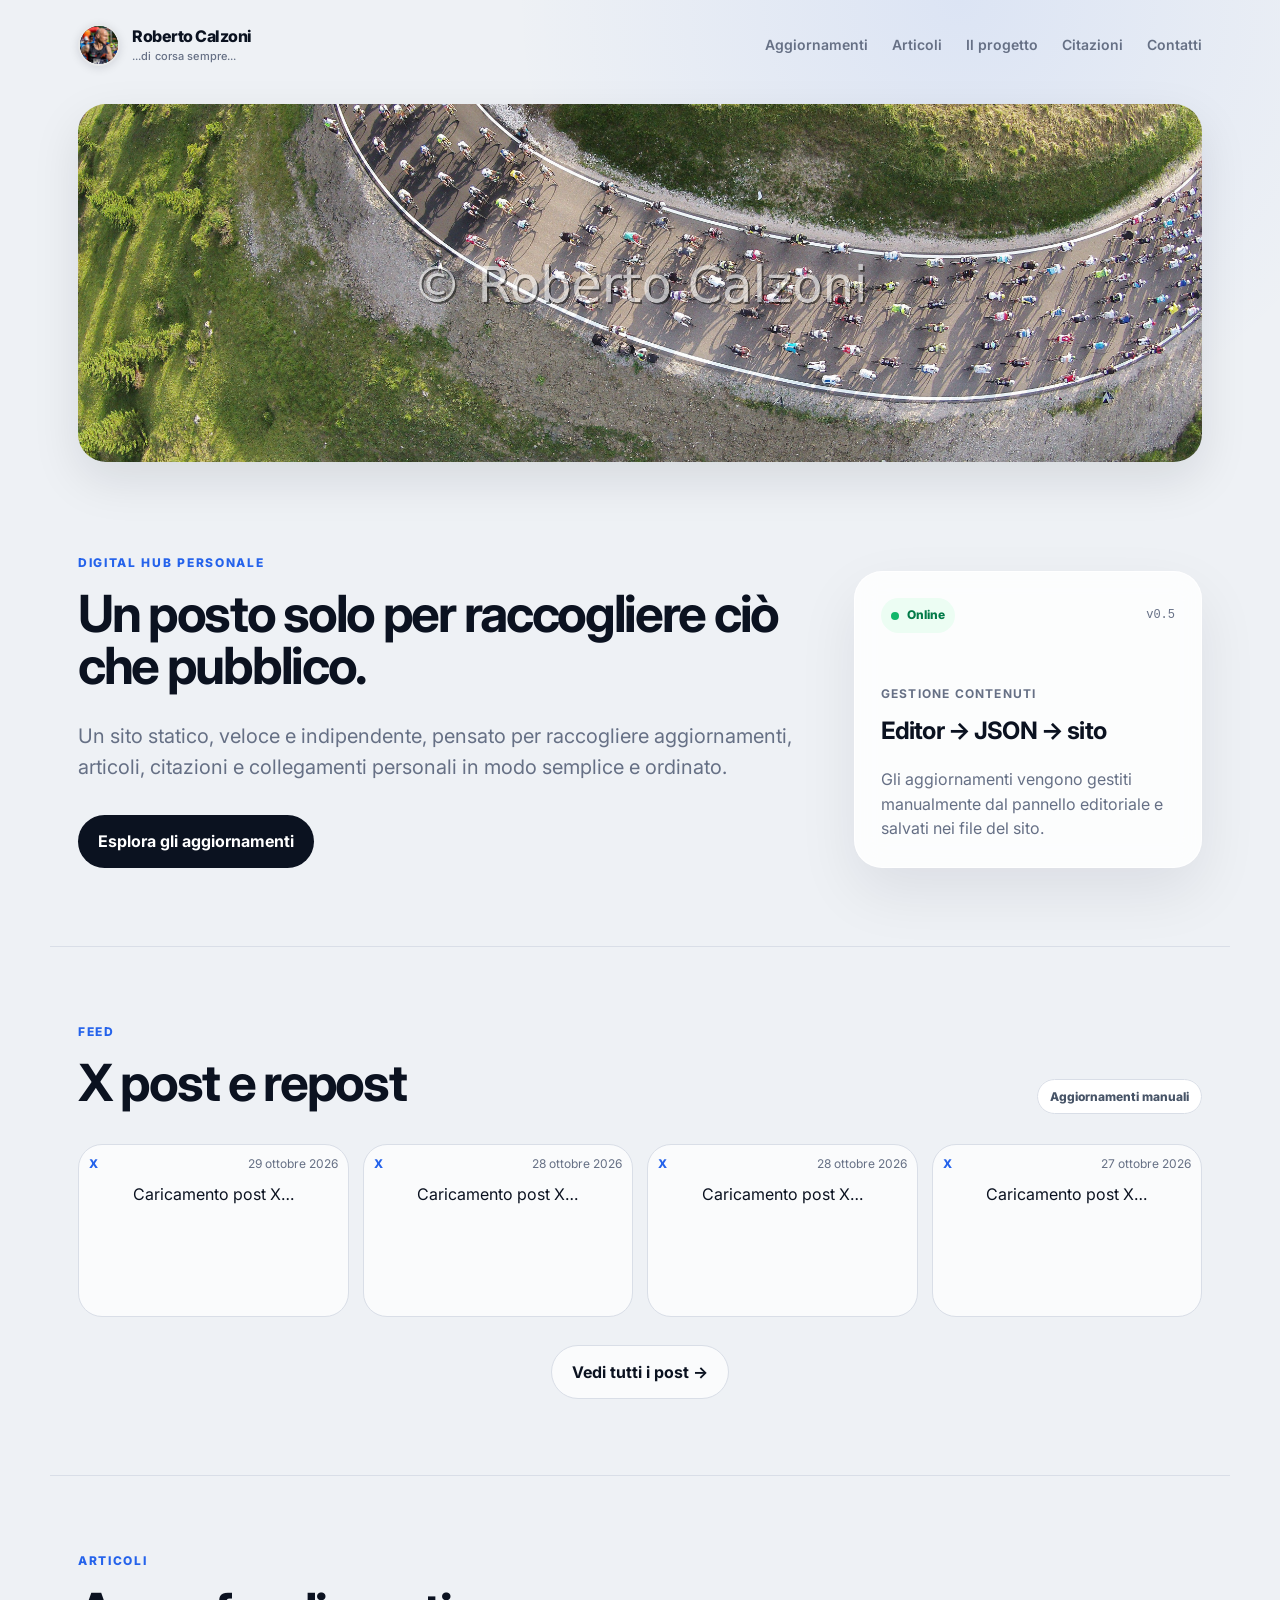
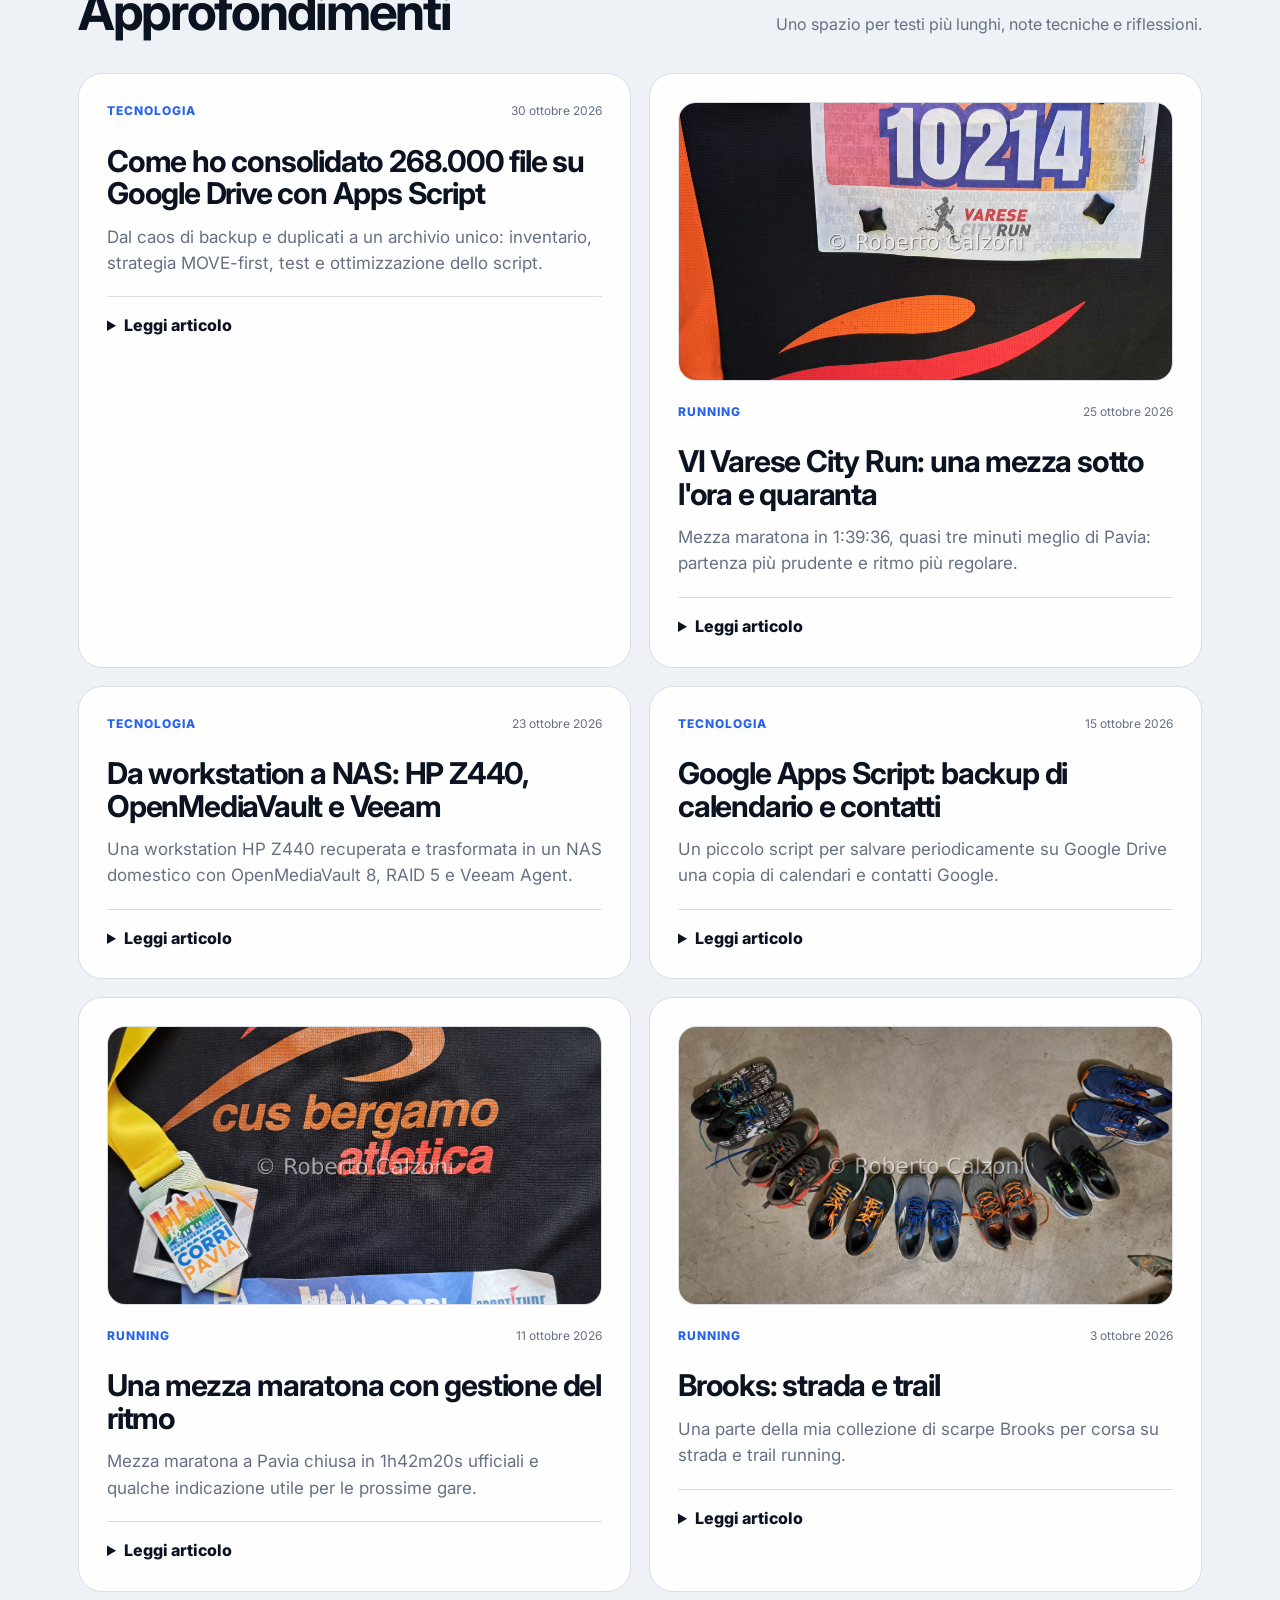
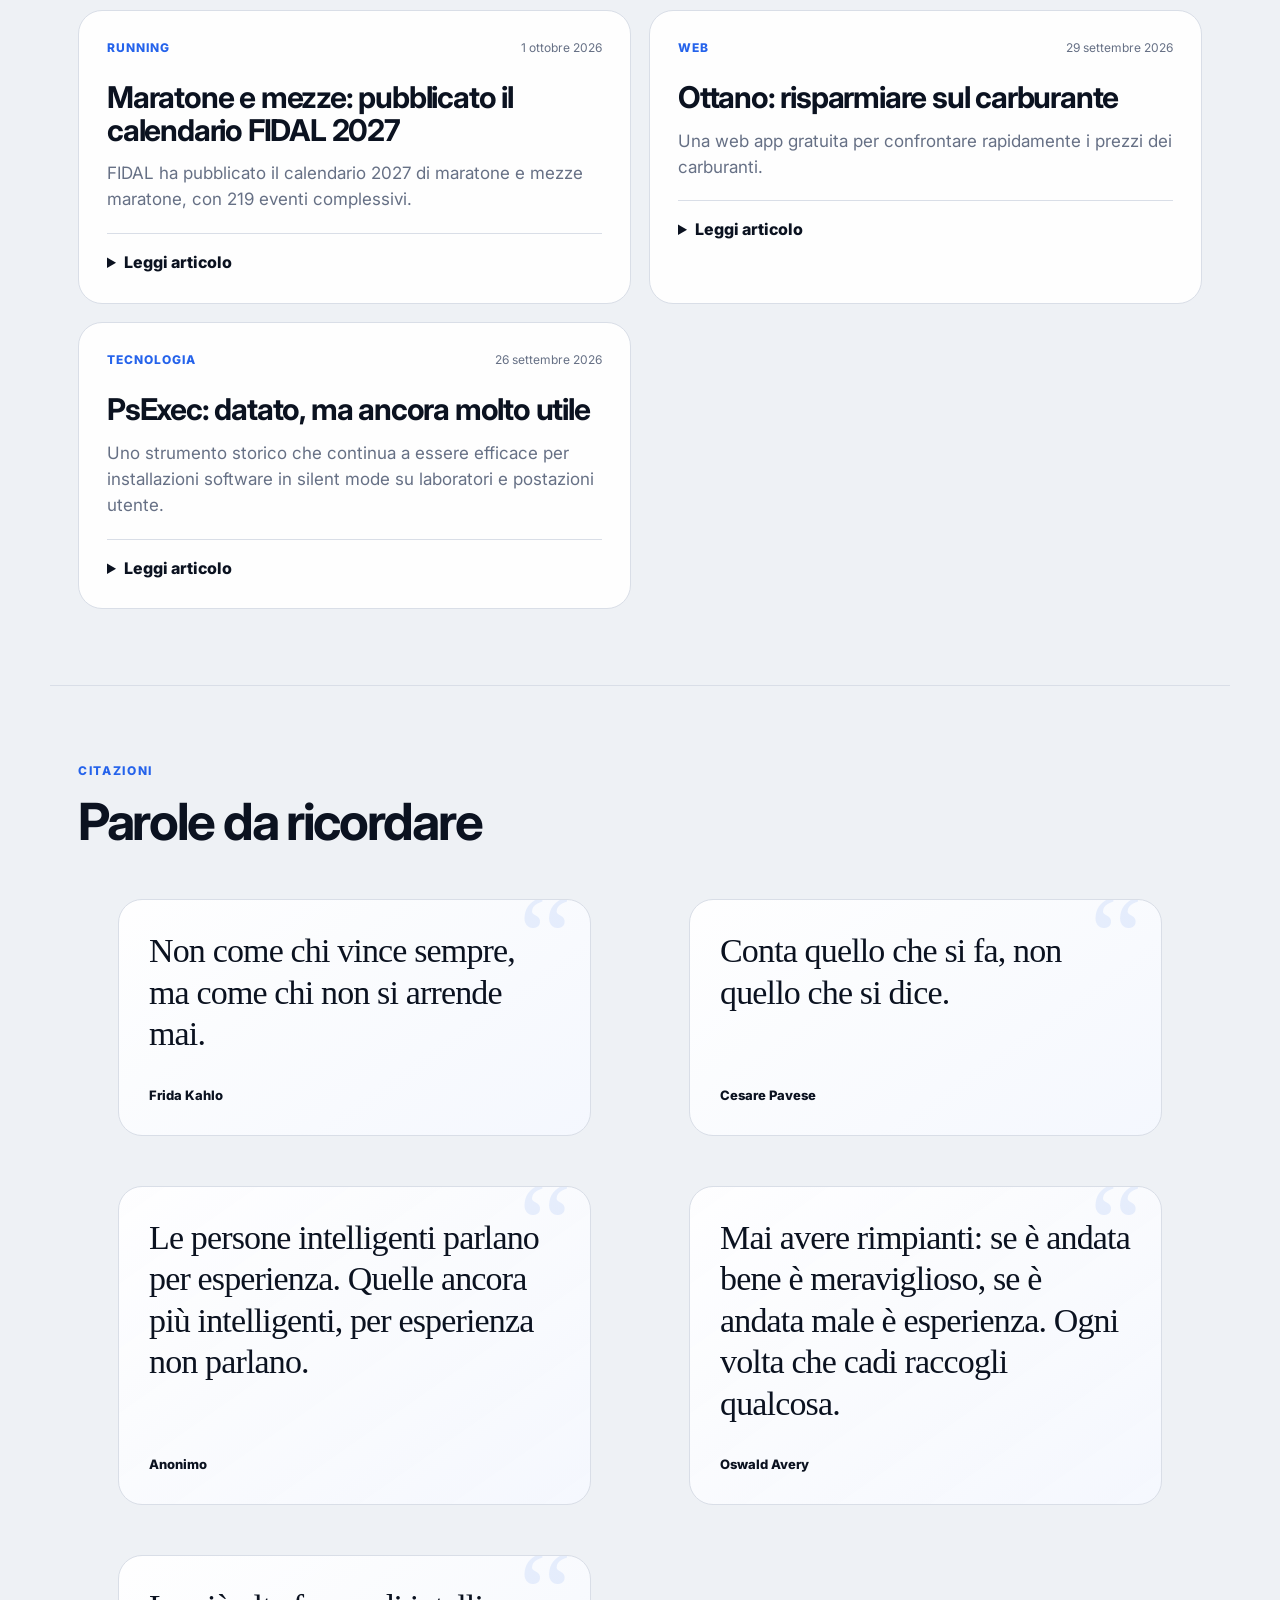
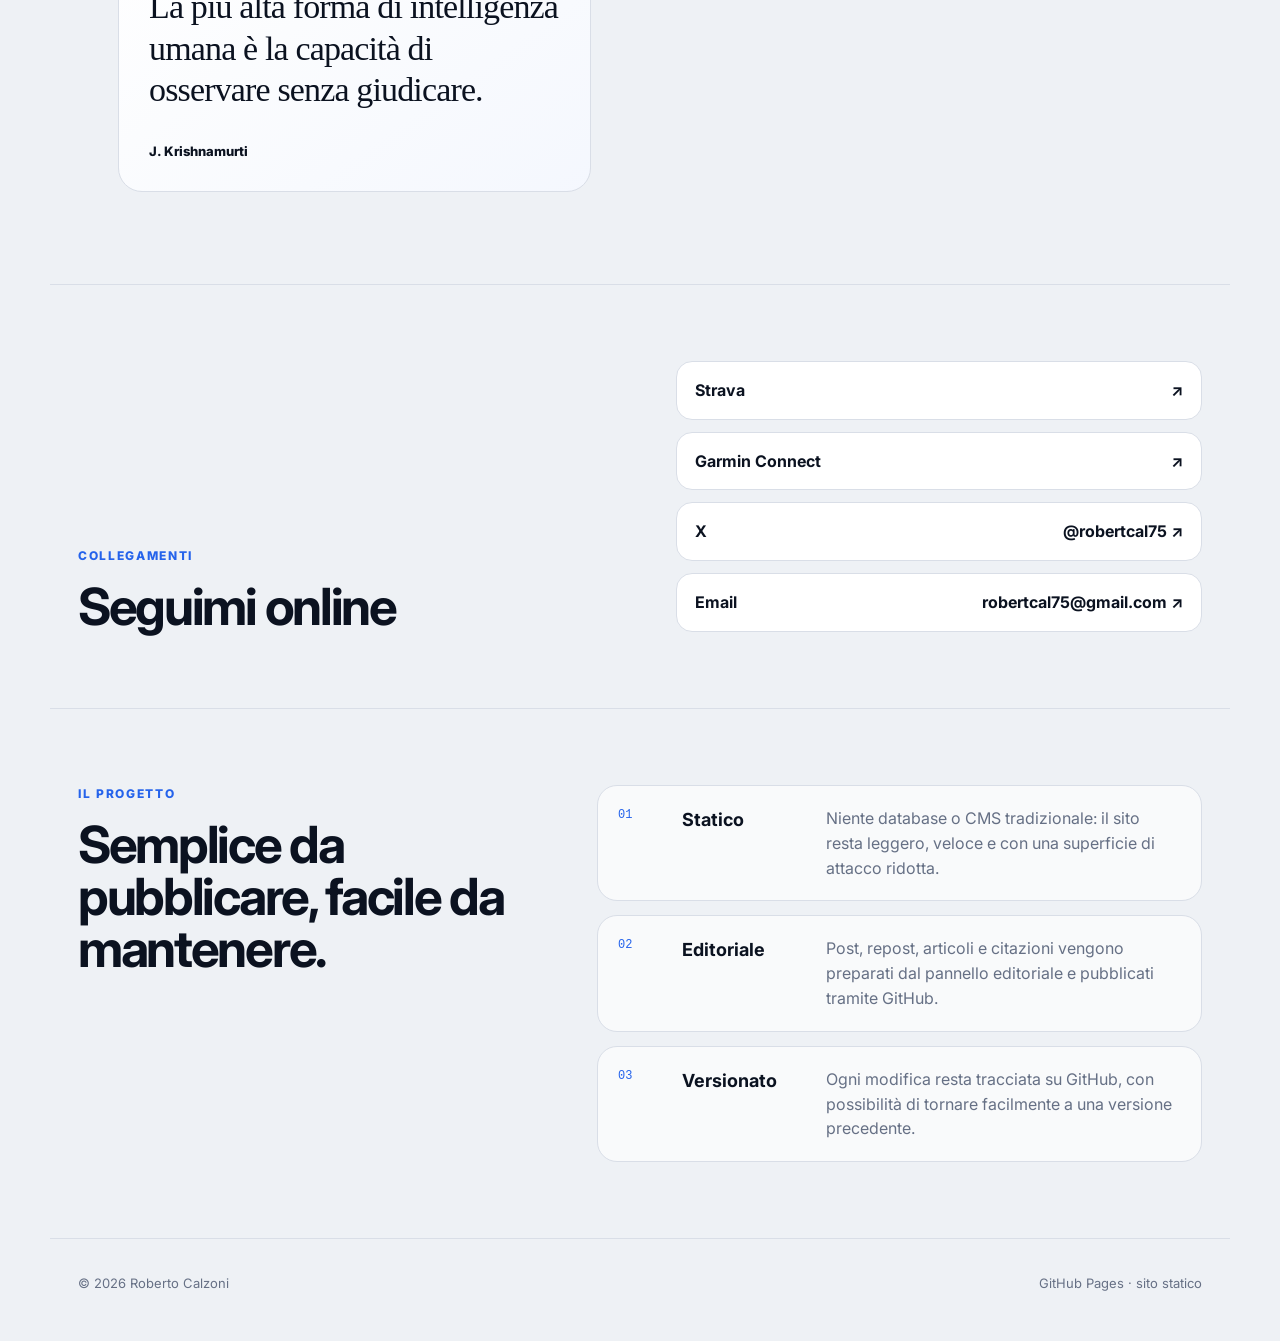
==== commit 4855d254: "Publish Google Drive consolidation article with formatted sections" ====
--- a/index.html
+++ b/index.html
@@ -133,6 +133,6 @@
     <span>GitHub Pages · sito statico</span>
   </footer>
 
-  <script src="app.js?v=5"></script>
+  <script src="app.js?v=6"></script>
 </body>
 </html>
--- a/styles.css
+++ b/styles.css
@@ -137,3 +137,10 @@
 
 .article-image{display:block;width:100%;aspect-ratio:16/9;object-fit:cover;border-radius:18px;margin:0 0 22px;border:1px solid var(--line)}
 
+
+/* Long-form article typography */
+.article-body p{margin:0 0 16px}
+.article-body h4{font-size:19px;line-height:1.3;letter-spacing:-.02em;color:var(--ink);margin:26px 0 12px}
+.article-body ul{padding-left:22px;margin:4px 0 18px}
+.article-body li{margin:5px 0}
+.article-body code{font:0.9em ui-monospace,SFMono-Regular,Menlo,monospace;background:var(--accent-soft);border-radius:4px;padding:2px 5px}
